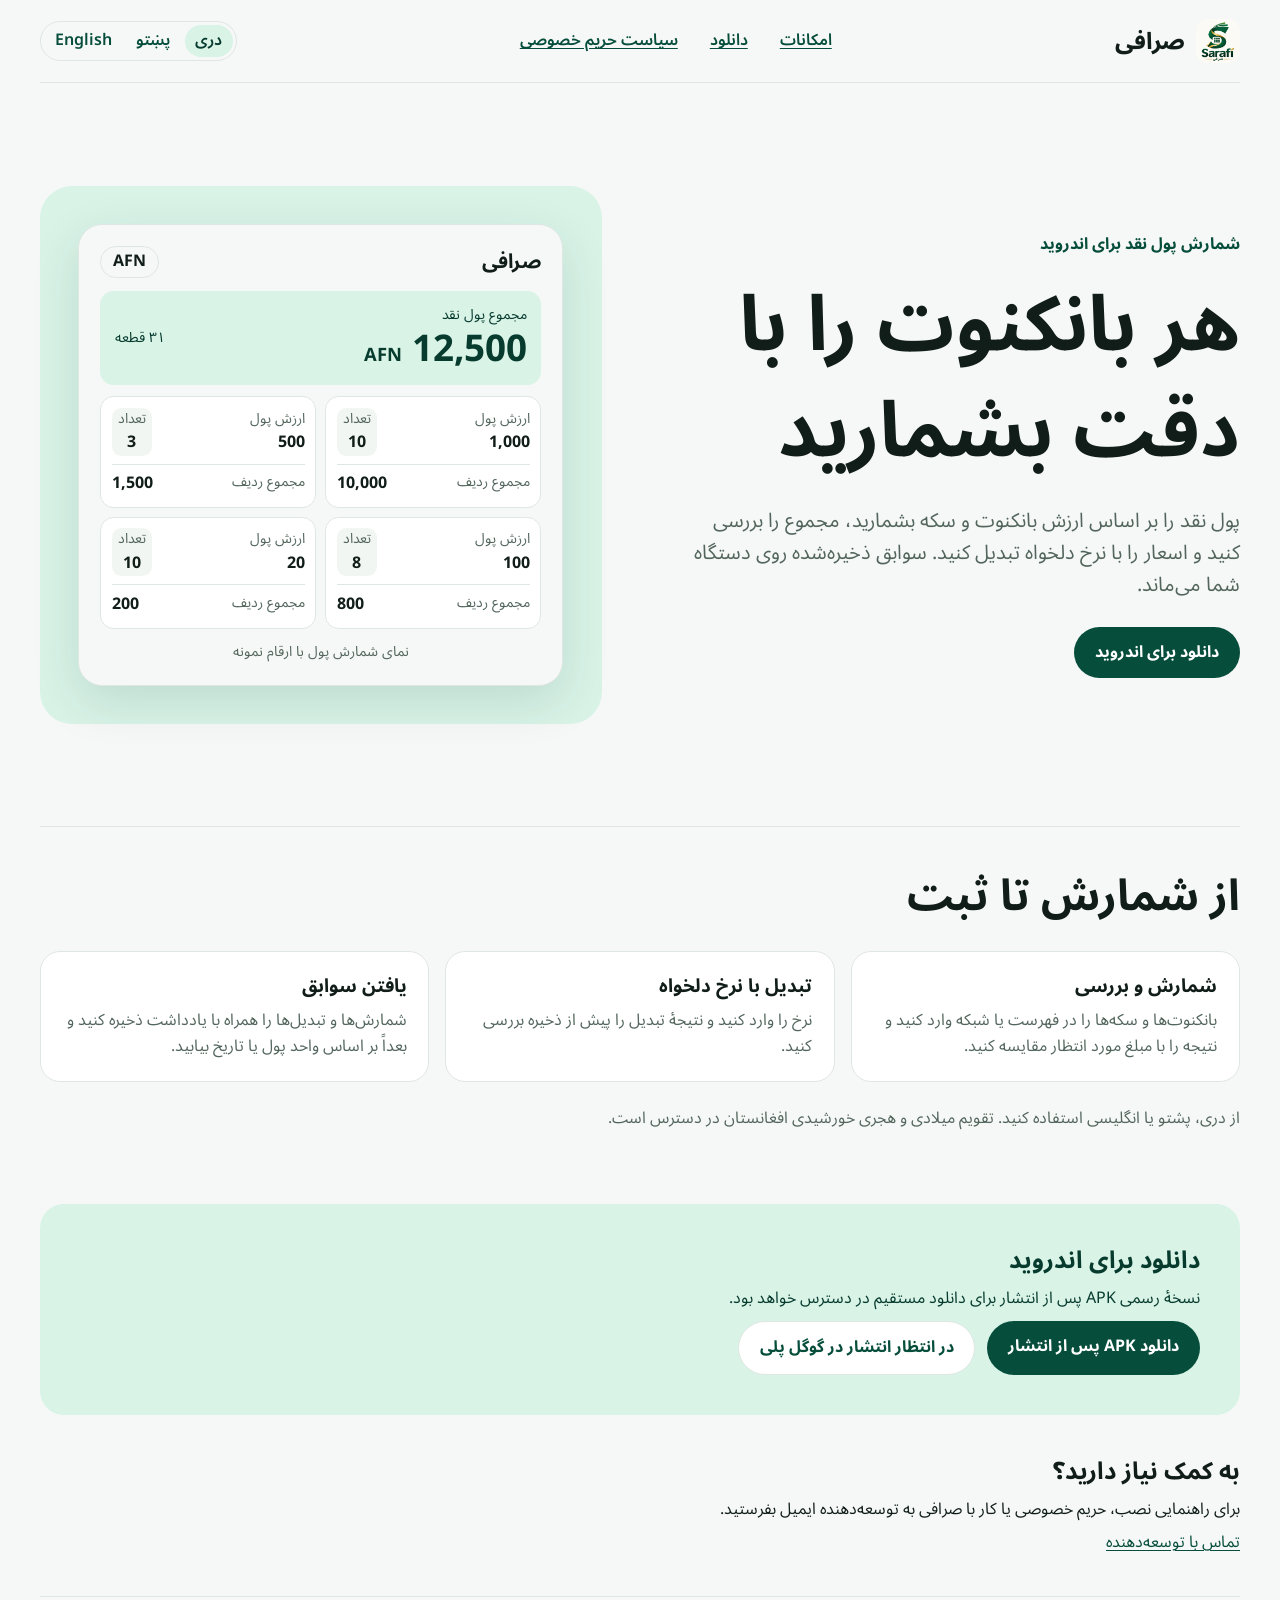
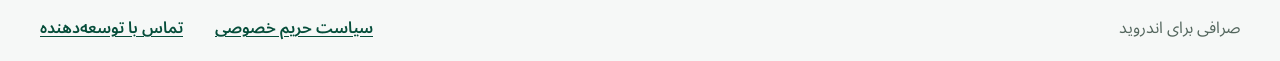
==== index.html @ b4a43307 "feat(web): publish Sarafi landing and privacy pages" ====
<!doctype html>
<html lang="fa-AF" dir="rtl">
<head>
  <meta charset="utf-8">
  <meta name="viewport" content="width=device-width, initial-scale=1">
  <meta name="description" content="پول نقد را بر اساس ارزش بانکنوت و سکه بشمارید، مجموع را بررسی کنید و اسعار را با نرخ دلخواه تبدیل کنید. سوابق ذخیره‌شده روی دستگاه شما می‌ماند.">
  <title>صرافی | شمارش پول نقد برای اندروید</title>
  <link rel="icon" href="assets/sarafi.png">
  <link rel="stylesheet" href="styles.css">
</head>
<body>
  <header class="wrap topbar">
    <a class="brand" href="./"><img src="assets/sarafi.png" width="44" height="44" alt=""><span>صرافی</span></a>
    <nav aria-label="صفحه اصلی"><a href="#features">امکانات</a><a href="#download">دانلود</a><a href="privacy/">سیاست حریم خصوصی</a></nav>
    <nav class="language-nav" aria-label="Language"><a href="./" lang="fa-AF" aria-current="page">دری</a><a href="ps/" lang="ps-AF">پښتو</a><a href="en/" lang="en">English</a></nav>
  </header>
  <main class="wrap">
    <section class="hero" aria-labelledby="intro">
      <div class="intro">
        <p class="platform">شمارش پول نقد برای اندروید</p>
        <h1 id="intro">هر بانکنوت را با دقت بشمارید</h1>
        <p class="lede">پول نقد را بر اساس ارزش بانکنوت و سکه بشمارید، مجموع را بررسی کنید و اسعار را با نرخ دلخواه تبدیل کنید. سوابق ذخیره‌شده روی دستگاه شما می‌ماند.</p>
        <a class="pill" href="#download">دانلود برای اندروید</a>
      </div>
      <div class="preview">
        <figure class="counter">
          <div class="counter-header"><strong>صرافی</strong><bdi class="currency">AFN</bdi></div>
          <div class="total"><div><span>مجموع پول نقد</span><strong><bdi>12,500</bdi> <small><bdi>AFN</bdi></small></strong></div><span>۳۱ قطعه</span></div>
          <div class="cards">
            <div class="note"><div><span>ارزش پول</span><strong><bdi>1,000</bdi></strong></div><div class="quantity"><span>تعداد</span><strong><bdi>10</bdi></strong></div><div class="subtotal"><span>مجموع ردیف</span><strong><bdi>10,000</bdi></strong></div></div>
            <div class="note"><div><span>ارزش پول</span><strong><bdi>500</bdi></strong></div><div class="quantity"><span>تعداد</span><strong><bdi>3</bdi></strong></div><div class="subtotal"><span>مجموع ردیف</span><strong><bdi>1,500</bdi></strong></div></div>
            <div class="note"><div><span>ارزش پول</span><strong><bdi>100</bdi></strong></div><div class="quantity"><span>تعداد</span><strong><bdi>8</bdi></strong></div><div class="subtotal"><span>مجموع ردیف</span><strong><bdi>800</bdi></strong></div></div>
            <div class="note"><div><span>ارزش پول</span><strong><bdi>20</bdi></strong></div><div class="quantity"><span>تعداد</span><strong><bdi>10</bdi></strong></div><div class="subtotal"><span>مجموع ردیف</span><strong><bdi>200</bdi></strong></div></div>
          </div>
          <figcaption>نمای شمارش پول با ارقام نمونه</figcaption>
        </figure>
      </div>
    </section>
    <section class="features" id="features" aria-labelledby="features-title">
      <h2 id="features-title">از شمارش تا ثبت</h2>
      <div class="feature-grid">
        <article><h3>شمارش و بررسی</h3><p>بانکنوت‌ها و سکه‌ها را در فهرست یا شبکه وارد کنید و نتیجه را با مبلغ مورد انتظار مقایسه کنید.</p></article>
        <article><h3>تبدیل با نرخ دلخواه</h3><p>نرخ را وارد کنید و نتیجهٔ تبدیل را پیش از ذخیره بررسی کنید.</p></article>
        <article><h3>یافتن سوابق</h3><p>شمارش‌ها و تبدیل‌ها را همراه با یادداشت ذخیره کنید و بعداً بر اساس واحد پول یا تاریخ بیابید.</p></article>
      </div>
      <p class="languages">از دری، پشتو یا انگلیسی استفاده کنید. تقویم میلادی و هجری خورشیدی افغانستان در دسترس است.</p>
    </section>
    <section class="download" id="download" aria-labelledby="download-title">
      <h2 id="download-title">دانلود برای اندروید</h2>
      <p>نسخهٔ رسمی APK پس از انتشار برای دانلود مستقیم در دسترس خواهد بود.</p>
      <div class="download-links">
        <a class="pill" href="https://github.com/YaserZarifi/Sarafi/releases">دانلود APK پس از انتشار</a>
        <a class="pill secondary" href="https://play.google.com/store/apps/details?id=com.yaserzarifi.sarafi.ads">در انتظار انتشار در گوگل پلی</a>
      </div>
    </section>
    <section class="support" aria-labelledby="support-title">
      <h2 id="support-title">به کمک نیاز دارید؟</h2>
      <p>برای راهنمایی نصب، حریم خصوصی یا کار با صرافی به توسعه‌دهنده ایمیل بفرستید.</p>
      <a href="mailto:yaserzarifi87@gmail.com">تماس با توسعه‌دهنده</a>
    </section>
  </main>
  <footer class="wrap footer"><span>صرافی برای اندروید</span><nav aria-label="تماس با توسعه‌دهنده"><a href="privacy/">سیاست حریم خصوصی</a><a href="mailto:yaserzarifi87@gmail.com">تماس با توسعه‌دهنده</a></nav></footer>
</body>
</html>
---- styles.css ----
@font-face {
  font-family: Inter;
  src: url("assets/inter.ttf") format("truetype");
  font-weight: 100 900;
  font-display: swap;
}

@font-face {
  font-family: "Noto Sans Arabic";
  src: url("assets/noto-sans-arabic.ttf") format("truetype");
  font-weight: 100 900;
  font-display: swap;
}

:root {
  color-scheme: light dark;
  --bg: #f6f8f7;
  --surface: #fff;
  --ink: #111d18;
  --muted: #53665d;
  --line: #dfe7e2;
  --accent: #064e3b;
  --on-accent: #fff;
  --mint: #d9f3e7;
  --mint-ink: #063b2e;
  --field: #f1f6f3;
  font-family: Inter, system-ui, sans-serif;
}

@media (prefers-color-scheme: dark) {
  :root {
    --bg: #101413;
    --surface: #1b2220;
    --ink: #edf4ef;
    --muted: #a8bab0;
    --line: #35423c;
    --accent: #6de0af;
    --on-accent: #003825;
    --mint: #183f30;
    --mint-ink: #b7f5d7;
    --field: #26332e;
  }
}

* { box-sizing: border-box; }
body { margin: 0; color: var(--ink); background: var(--bg); line-height: 1.6; }
[dir="rtl"] { font-family: "Noto Sans Arabic", Inter, system-ui, sans-serif; }
a { color: var(--accent); text-underline-offset: .2em; }
a:focus-visible { outline: 2px solid var(--accent); outline-offset: 5px; }
img { display: block; }
h1, h2, h3, p, figure { margin: 0; }
h1, h2, h3 { line-height: 1.14; letter-spacing: -.045em; }
.wrap { width: min(100% - 2.5rem, 75rem); margin-inline: auto; }
.topbar, .footer { display: flex; align-items: center; justify-content: space-between; gap: 1rem; flex-wrap: wrap; padding-block: 1.2rem; }
.topbar { border-bottom: 1px solid var(--line); }
.brand { display: inline-flex; align-items: center; gap: .7rem; font-size: 1.45rem; font-weight: 750; color: var(--ink); text-decoration: none; }
.brand img { border-radius: .75rem; background: #fcfaf5; object-fit: contain; }
nav { display: flex; align-items: center; gap: clamp(.8rem, 3vw, 2rem); flex-wrap: wrap; }
nav a { font-weight: 600; }
.hero { display: grid; grid-template-columns: 1fr 1fr; gap: clamp(2rem, 6vw, 6rem); align-items: center; padding-block: clamp(3rem, 8vw, 7rem); }
.platform { color: var(--accent); font-weight: 700; margin-bottom: 1rem; }
.intro h1 { font-size: clamp(2.6rem, 6vw, 5.4rem); letter-spacing: -.075em; }
[dir="rtl"] :is(h1, h2, h3) { letter-spacing: normal; line-height: 1.38; }
.lede { color: var(--muted); font-size: clamp(1.05rem, 2vw, 1.25rem); margin-top: 1.25rem; }
.pill, .currency { border-radius: 1000px; font-weight: 700; }
.pill { display: inline-block; text-decoration: none; margin-top: 1.6rem; padding: .8rem 1.3rem; background: var(--accent); color: var(--on-accent); }
.pill:hover { filter: brightness(.88); }
.preview { padding: clamp(.85rem, 3vw, 2.6rem); border-radius: 2rem; background: var(--mint); }
.counter { border: 1px solid var(--line); border-radius: 1.5rem; padding: clamp(.8rem, 2vw, 1.3rem); background: var(--bg); box-shadow: 0 1rem 3rem #063b2e20; font-variant-numeric: tabular-nums; }
.counter-header, .total { display: flex; align-items: center; justify-content: space-between; gap: .55rem; }
.counter-header { margin-bottom: .8rem; }
.counter-header strong { font-size: 1.25rem; }
.counter-header strong span { margin-inline-start: .4rem; color: var(--muted); }
.currency { padding: .15rem .75rem; border: 1px solid var(--line); }
.total { padding: .8rem .9rem; border-radius: .85rem; background: var(--mint); color: var(--mint-ink); }
.total strong { display: block; line-height: 1.25; font-size: clamp(1.5rem, 4vw, 2.3rem); }
.total small { font-size: .5em; }
.cards { margin-top: .7rem; display: grid; grid-template-columns: repeat(2, minmax(0, 1fr)); gap: .55rem; }
.note { display: grid; grid-template-columns: 1fr auto; gap: .5rem; padding: .65rem; border: 1px solid var(--line); border-radius: .85rem; background: var(--surface); }
.note span, .total span { display: block; font-size: .875rem; }
.note span, figcaption { color: var(--muted); }
.note strong { display: block; }
.quantity { border-radius: .6rem; padding-inline: .4rem; background: var(--field); text-align: center; }
.subtotal { grid-column: 1 / -1; padding-top: .4rem; border-top: 1px solid var(--line); display: flex; justify-content: space-between; gap: .35rem; }
figcaption { margin-top: .8rem; text-align: center; font-size: .875rem; }
.features { padding-block: 2.5rem 4.5rem; border-top: 1px solid var(--line); }
.features h2 { font-size: clamp(1.8rem, 4vw, 2.7rem); }
.feature-grid { display: grid; grid-template-columns: repeat(3, minmax(0, 1fr)); gap: 1rem; margin-block: 1.5rem; }
.feature-grid article { border: 1px solid var(--line); border-radius: 1.25rem; background: var(--surface); padding: 1.35rem; }
.feature-grid p { margin-top: .55rem; color: var(--muted); }
.languages, .footer { color: var(--muted); }
.language-nav { gap: .25rem; border: 1px solid var(--line); border-radius: 2rem; padding: .2rem; }
.language-nav a { padding: .2rem .65rem; border-radius: 2rem; text-decoration: none; }
.language-nav a[aria-current="page"] { background: var(--mint); color: var(--mint-ink); }
.language-nav a[lang="fa-AF"], .language-nav a[lang="ps-AF"] { font-family: "Noto Sans Arabic", sans-serif; }
.download { padding: clamp(1.25rem, 4vw, 2.5rem); border-radius: 1.5rem; background: var(--mint); color: var(--mint-ink); }
.download p, .support p { margin-top: .6rem; }
.download-links { display: flex; flex-wrap: wrap; gap: .75rem; }
.download-links .pill { margin-top: .6rem; }
.download-links .secondary { background: var(--surface); color: var(--accent); border: 1px solid var(--line); }
.support { padding-block: 2.5rem; }
.support a { display: inline-block; margin-top: .45rem; }
.footer { border-top: 1px solid var(--line); }
.policy { padding-block: clamp(2.5rem, 7vw, 5rem); }
.policy article { max-width: 47rem; margin-inline: auto; }
.policy h1 { font-size: clamp(2.4rem, 6vw, 4.4rem); }
.policy section { margin-top: 2.3rem; padding-top: 1.5rem; border-top: 1px solid var(--line); }
.policy section p { margin-top: .7rem; overflow-wrap: anywhere; }
@media (max-width: 60rem) {
  .hero { grid-template-columns: 1fr; }
  .preview { max-width: 36rem; }
  .feature-grid { grid-template-columns: 1fr; }
}
@media (max-width: 26rem) {
  .wrap { width: calc(100% - 1.5rem); }
  .preview { padding: .55rem; }
  .counter { padding: .65rem; }
  .note { padding: .45rem; grid-template-columns: 1fr; }
  .quantity { text-align: start; }
  .subtotal { flex-wrap: wrap; }
}
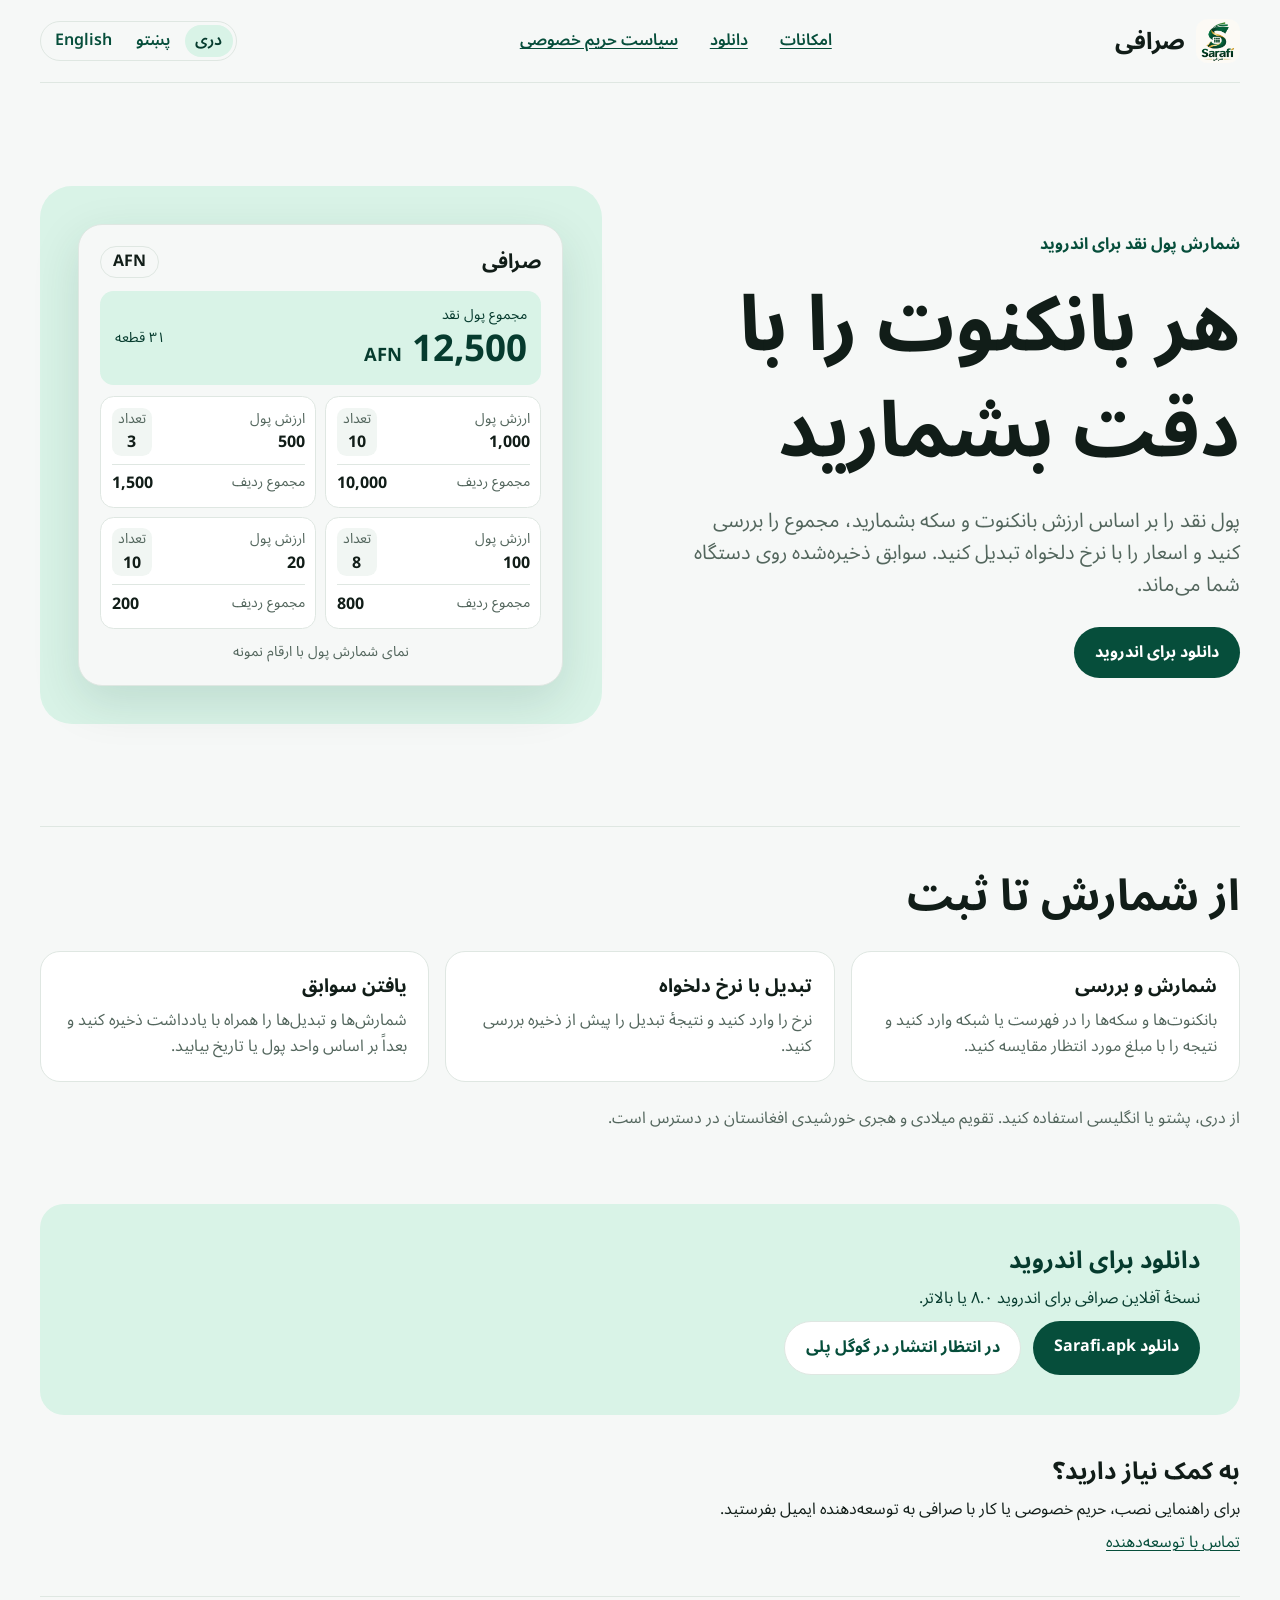
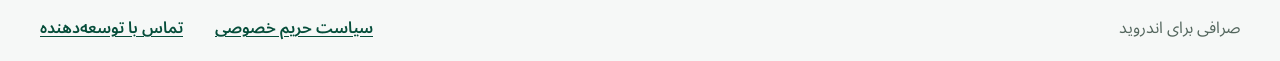
==== commit 12477e67: "feat(web): add direct Sarafi APK download" ====
--- a/index.html
+++ b/index.html
@@ -47,9 +47,9 @@
     </section>
     <section class="download" id="download" aria-labelledby="download-title">
       <h2 id="download-title">دانلود برای اندروید</h2>
-      <p>نسخهٔ رسمی APK پس از انتشار برای دانلود مستقیم در دسترس خواهد بود.</p>
+      <p>نسخهٔ آفلاین صرافی برای اندروید ۸.۰ یا بالاتر.</p>
       <div class="download-links">
-        <a class="pill" href="https://github.com/YaserZarifi/Sarafi/releases">دانلود APK پس از انتشار</a>
+        <a class="pill" href="https://github.com/YaserZarifi/Sarafi/releases/download/v1.0.0/Sarafi.apk">دانلود Sarafi.apk</a>
         <a class="pill secondary" href="https://play.google.com/store/apps/details?id=com.yaserzarifi.sarafi.ads">در انتظار انتشار در گوگل پلی</a>
       </div>
     </section>
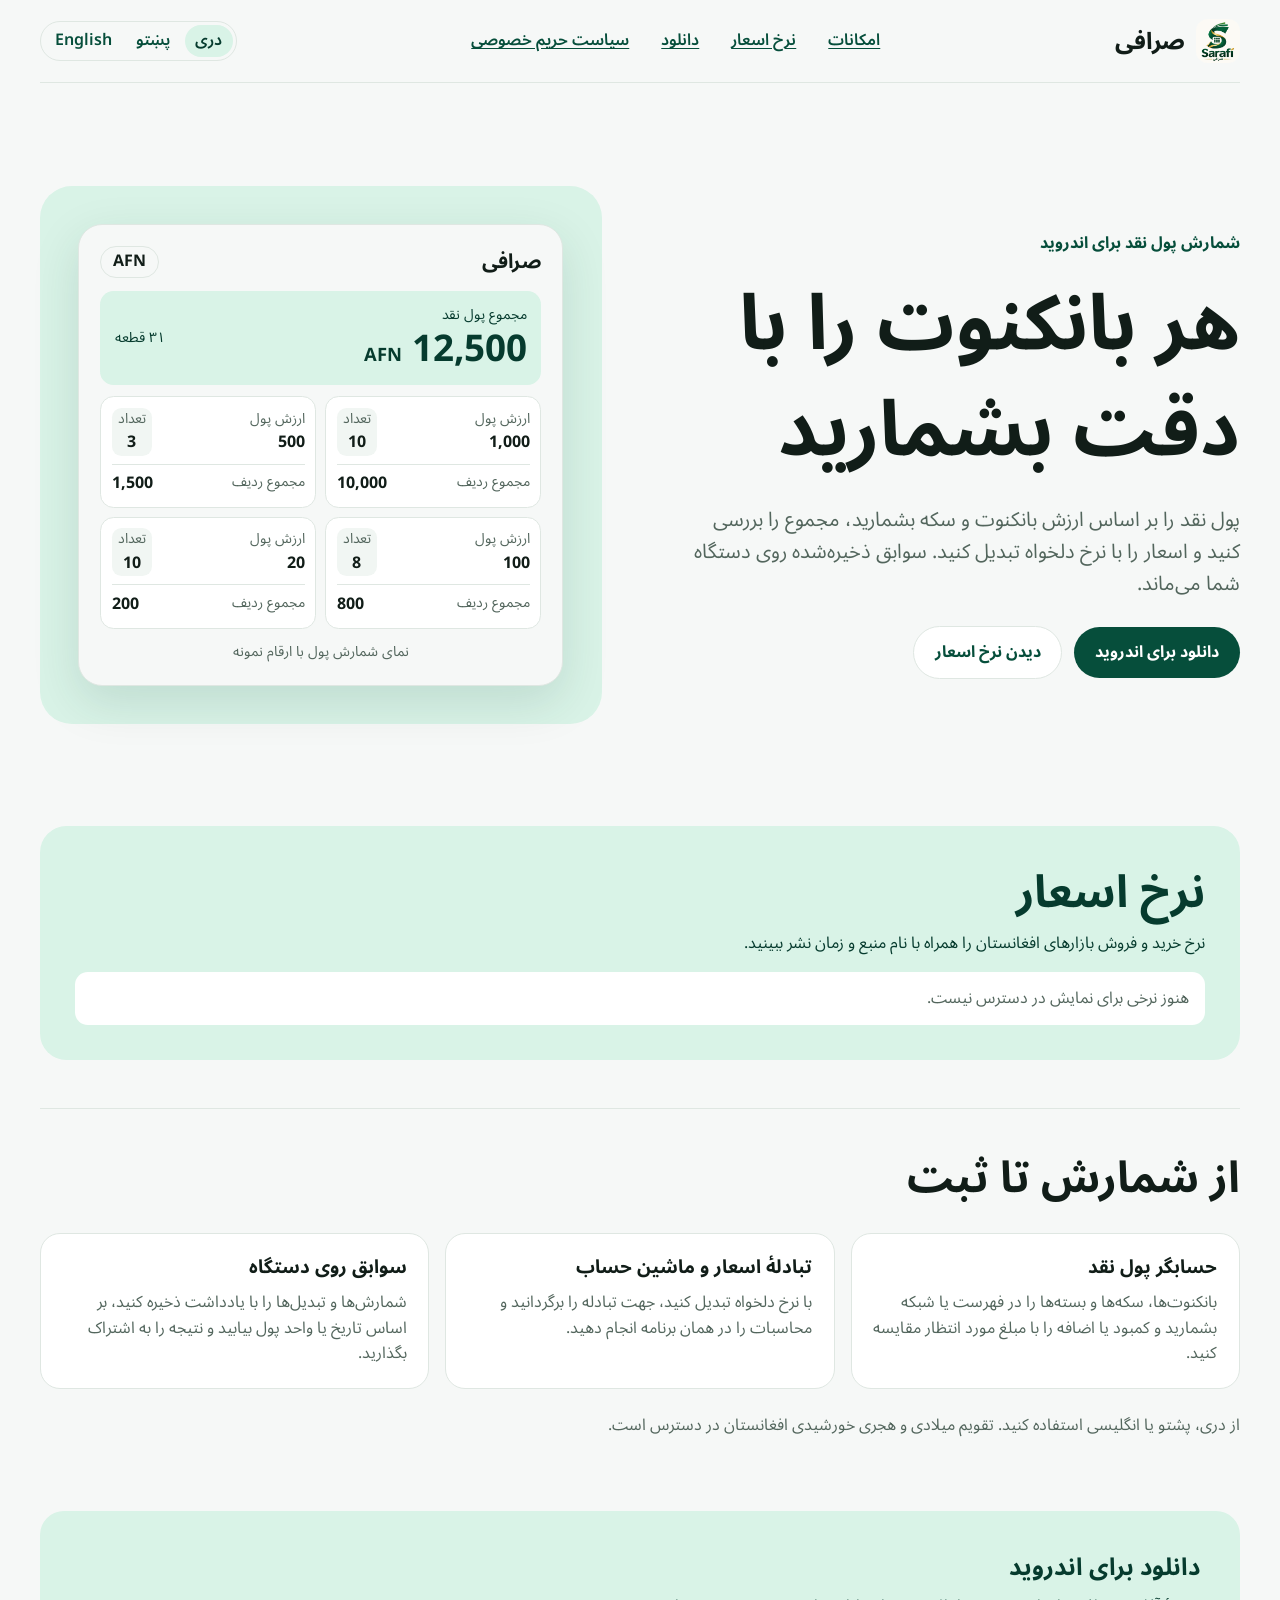
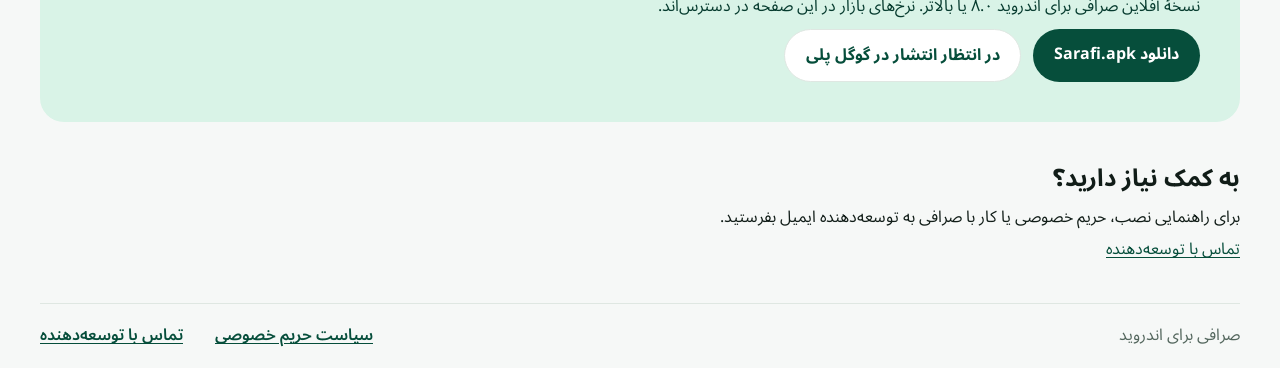
==== commit 133a3090: "feat(web): show Sarafi market rates and app features" ====
--- a/index.html
+++ b/index.html
@@ -7,11 +7,12 @@
   <title>صرافی | شمارش پول نقد برای اندروید</title>
   <link rel="icon" href="assets/sarafi.png">
   <link rel="stylesheet" href="styles.css">
+  <script type="module" src="rates.js"></script>
 </head>
 <body>
   <header class="wrap topbar">
     <a class="brand" href="./"><img src="assets/sarafi.png" width="44" height="44" alt=""><span>صرافی</span></a>
-    <nav aria-label="صفحه اصلی"><a href="#features">امکانات</a><a href="#download">دانلود</a><a href="privacy/">سیاست حریم خصوصی</a></nav>
+    <nav aria-label="صفحه اصلی"><a href="#features">امکانات</a><a href="#rates">نرخ اسعار</a><a href="#download">دانلود</a><a href="privacy/">سیاست حریم خصوصی</a></nav>
     <nav class="language-nav" aria-label="Language"><a href="./" lang="fa-AF" aria-current="page">دری</a><a href="ps/" lang="ps-AF">پښتو</a><a href="en/" lang="en">English</a></nav>
   </header>
   <main class="wrap">
@@ -20,7 +21,7 @@
         <p class="platform">شمارش پول نقد برای اندروید</p>
         <h1 id="intro">هر بانکنوت را با دقت بشمارید</h1>
         <p class="lede">پول نقد را بر اساس ارزش بانکنوت و سکه بشمارید، مجموع را بررسی کنید و اسعار را با نرخ دلخواه تبدیل کنید. سوابق ذخیره‌شده روی دستگاه شما می‌ماند.</p>
-        <a class="pill" href="#download">دانلود برای اندروید</a>
+        <div class="hero-actions"><a class="pill" href="#download">دانلود برای اندروید</a><a class="pill secondary" href="#rates">دیدن نرخ اسعار</a></div>
       </div>
       <div class="preview">
         <figure class="counter">
@@ -36,18 +37,26 @@
         </figure>
       </div>
     </section>
+    <section class="market-rates" id="rates" aria-labelledby="rates-title" data-feed="rates/production.json">
+      <div class="rates-header">
+        <div><h2 id="rates-title">نرخ اسعار</h2><p>نرخ خرید و فروش بازارهای افغانستان را همراه با نام منبع و زمان نشر ببینید.</p></div>
+        <label class="rates-filter" hidden>بازار<select data-market></select></label>
+      </div>
+      <p class="rates-status" data-status role="status">هنوز نرخی برای نمایش در دسترس نیست.</p>
+      <div class="rates-grid" data-quotes></div>
+    </section>
     <section class="features" id="features" aria-labelledby="features-title">
       <h2 id="features-title">از شمارش تا ثبت</h2>
       <div class="feature-grid">
-        <article><h3>شمارش و بررسی</h3><p>بانکنوت‌ها و سکه‌ها را در فهرست یا شبکه وارد کنید و نتیجه را با مبلغ مورد انتظار مقایسه کنید.</p></article>
-        <article><h3>تبدیل با نرخ دلخواه</h3><p>نرخ را وارد کنید و نتیجهٔ تبدیل را پیش از ذخیره بررسی کنید.</p></article>
-        <article><h3>یافتن سوابق</h3><p>شمارش‌ها و تبدیل‌ها را همراه با یادداشت ذخیره کنید و بعداً بر اساس واحد پول یا تاریخ بیابید.</p></article>
+        <article><h3>حسابگر پول نقد</h3><p>بانکنوت‌ها، سکه‌ها و بسته‌ها را در فهرست یا شبکه بشمارید و کمبود یا اضافه را با مبلغ مورد انتظار مقایسه کنید.</p></article>
+        <article><h3>تبادلهٔ اسعار و ماشین حساب</h3><p>با نرخ دلخواه تبدیل کنید، جهت تبادله را برگردانید و محاسبات را در همان برنامه انجام دهید.</p></article>
+        <article><h3>سوابق روی دستگاه</h3><p>شمارش‌ها و تبدیل‌ها را با یادداشت ذخیره کنید، بر اساس تاریخ یا واحد پول بیابید و نتیجه را به اشتراک بگذارید.</p></article>
       </div>
       <p class="languages">از دری، پشتو یا انگلیسی استفاده کنید. تقویم میلادی و هجری خورشیدی افغانستان در دسترس است.</p>
     </section>
     <section class="download" id="download" aria-labelledby="download-title">
       <h2 id="download-title">دانلود برای اندروید</h2>
-      <p>نسخهٔ آفلاین صرافی برای اندروید ۸.۰ یا بالاتر.</p>
+      <p>نسخهٔ آفلاین صرافی برای اندروید ۸.۰ یا بالاتر. نرخ‌های بازار در این صفحه در دسترس‌اند.</p>
       <div class="download-links">
         <a class="pill" href="https://github.com/YaserZarifi/Sarafi/releases/download/v1.0.0/Sarafi.apk">دانلود Sarafi.apk</a>
         <a class="pill secondary" href="https://play.google.com/store/apps/details?id=com.yaserzarifi.sarafi.ads">در انتظار انتشار در گوگل پلی</a>
--- a/styles.css
+++ b/styles.css
@@ -65,6 +65,8 @@
 .pill, .currency { border-radius: 1000px; font-weight: 700; }
 .pill { display: inline-block; text-decoration: none; margin-top: 1.6rem; padding: .8rem 1.3rem; background: var(--accent); color: var(--on-accent); }
 .pill:hover { filter: brightness(.88); }
+.hero-actions { display: flex; flex-wrap: wrap; align-items: center; gap: 0 .75rem; }
+.hero-actions .secondary { background: var(--surface); color: var(--accent); border: 1px solid var(--line); }
 .preview { padding: clamp(.85rem, 3vw, 2.6rem); border-radius: 2rem; background: var(--mint); }
 .counter { border: 1px solid var(--line); border-radius: 1.5rem; padding: clamp(.8rem, 2vw, 1.3rem); background: var(--bg); box-shadow: 0 1rem 3rem #063b2e20; font-variant-numeric: tabular-nums; }
 .counter-header, .total { display: flex; align-items: center; justify-content: space-between; gap: .55rem; }
@@ -84,6 +86,24 @@
 .subtotal { grid-column: 1 / -1; padding-top: .4rem; border-top: 1px solid var(--line); display: flex; justify-content: space-between; gap: .35rem; }
 figcaption { margin-top: .8rem; text-align: center; font-size: .875rem; }
 .features { padding-block: 2.5rem 4.5rem; border-top: 1px solid var(--line); }
+.market-rates { padding: clamp(1.1rem, 3vw, 2.2rem); margin-block-end: 3rem; border-radius: 1.65rem; background: var(--mint); color: var(--mint-ink); }
+.rates-header { display: flex; align-items: end; justify-content: space-between; flex-wrap: wrap; gap: 1rem; }
+.rates-header h2 { font-size: clamp(1.8rem, 4vw, 2.8rem); }
+.rates-header p { margin-top: .45rem; }
+.rates-filter { display: grid; gap: .25rem; font-weight: 600; }
+.rates-filter[hidden] { display: none; }
+.rates-filter select { font: inherit; color: var(--ink); background: var(--surface); border: 1px solid var(--line); border-radius: .6rem; padding: .45rem .75rem; }
+.rates-status { margin-top: 1rem; padding: .85rem 1rem; border-radius: .8rem; background: var(--surface); color: var(--muted); }
+.rates-grid { display: grid; grid-template-columns: repeat(auto-fit, minmax(min(100%, 15.5rem), 1fr)); gap: .75rem; }
+.rates-grid:not(:empty) { margin-top: 1.2rem; }
+.rate-card { min-width: 0; padding: 1rem; border-radius: 1rem; border: 1px solid var(--line); background: var(--surface); color: var(--ink); }
+.rate-card h3 { letter-spacing: normal; margin-block: .25rem; }
+.rate-market, .rate-unit, .rate-meta { color: var(--muted); font-size: .85rem; }
+.rate-prices { margin-block: .75rem; display: grid; grid-template-columns: 1fr 1fr; gap: .5rem; }
+.rate-prices div { padding: .55rem .65rem; border-radius: .65rem; background: var(--field); min-width: 0; }
+.rate-prices dt { color: var(--muted); font-size: .85rem; }
+.rate-prices dd { margin: 0; font-weight: 750; font-size: 1.1rem; font-variant-numeric: tabular-nums; overflow-wrap: anywhere; }
+.rate-meta { display: flex; justify-content: space-between; gap: .4rem .75rem; flex-wrap: wrap; align-items: baseline; }
 .features h2 { font-size: clamp(1.8rem, 4vw, 2.7rem); }
 .feature-grid { display: grid; grid-template-columns: repeat(3, minmax(0, 1fr)); gap: 1rem; margin-block: 1.5rem; }
 .feature-grid article { border: 1px solid var(--line); border-radius: 1.25rem; background: var(--surface); padding: 1.35rem; }
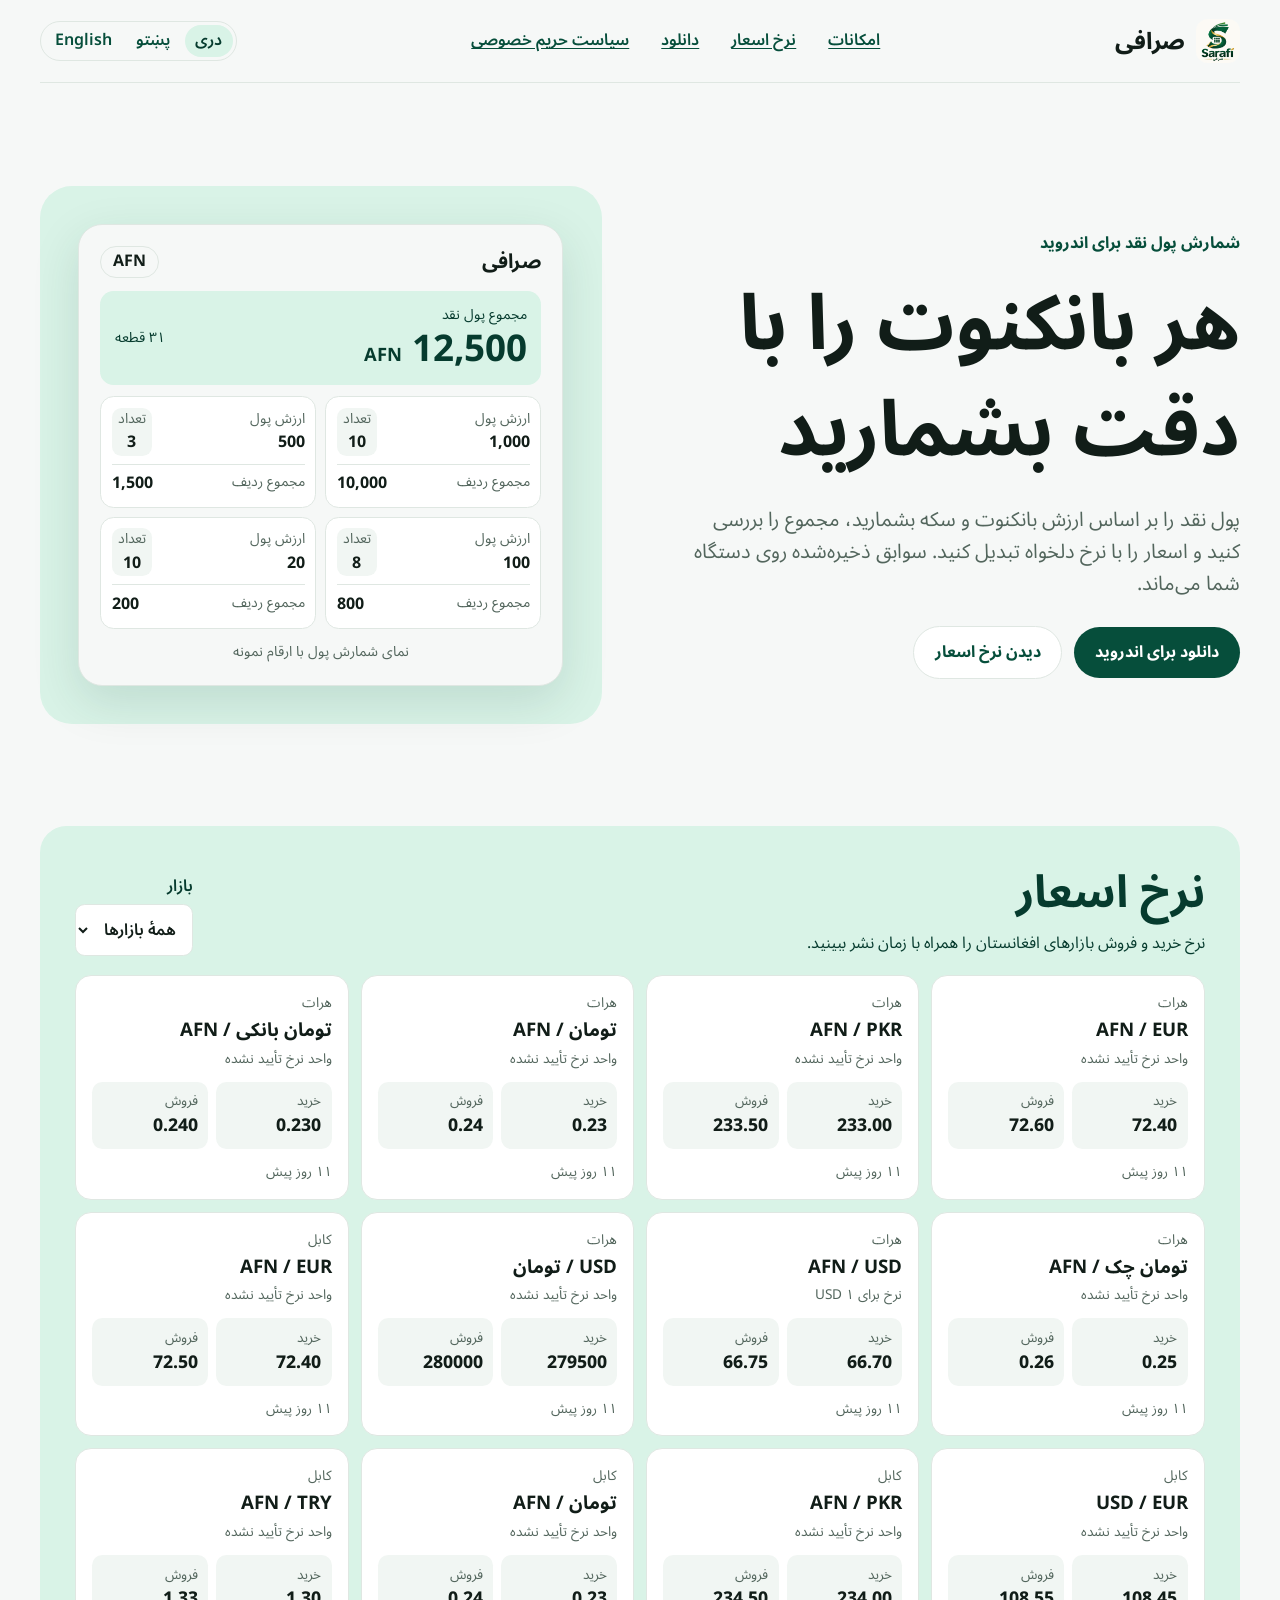
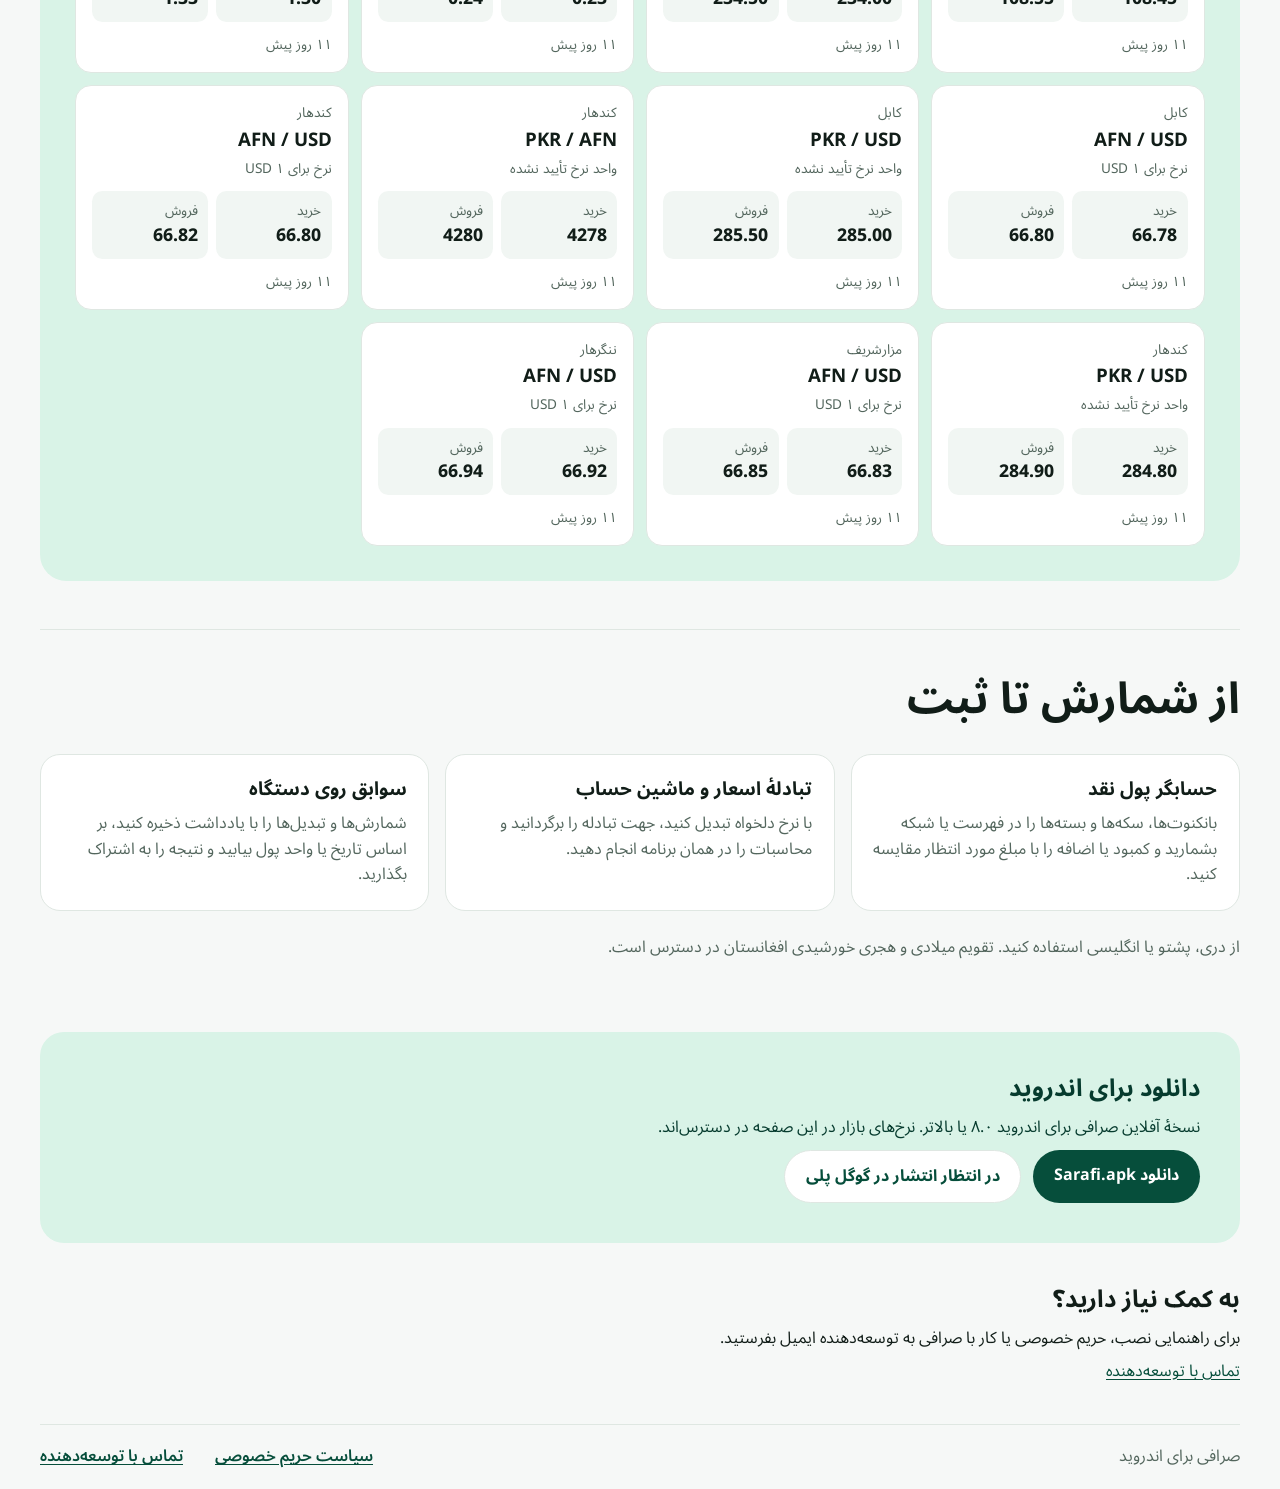
==== commit 7bec1f26: "fix(web): omit source labels from market quotes" ====
--- a/index.html
+++ b/index.html
@@ -39,7 +39,7 @@
     </section>
     <section class="market-rates" id="rates" aria-labelledby="rates-title" data-feed="rates/production.json">
       <div class="rates-header">
-        <div><h2 id="rates-title">نرخ اسعار</h2><p>نرخ خرید و فروش بازارهای افغانستان را همراه با نام منبع و زمان نشر ببینید.</p></div>
+        <div><h2 id="rates-title">نرخ اسعار</h2><p>نرخ خرید و فروش بازارهای افغانستان را همراه با زمان نشر ببینید.</p></div>
         <label class="rates-filter" hidden>بازار<select data-market></select></label>
       </div>
       <p class="rates-status" data-status role="status">هنوز نرخی برای نمایش در دسترس نیست.</p>
--- a/styles.css
+++ b/styles.css
@@ -98,12 +98,12 @@
 .rates-grid:not(:empty) { margin-top: 1.2rem; }
 .rate-card { min-width: 0; padding: 1rem; border-radius: 1rem; border: 1px solid var(--line); background: var(--surface); color: var(--ink); }
 .rate-card h3 { letter-spacing: normal; margin-block: .25rem; }
-.rate-market, .rate-unit, .rate-meta { color: var(--muted); font-size: .85rem; }
+.rate-market, .rate-unit, .rate-time { color: var(--muted); font-size: .85rem; }
 .rate-prices { margin-block: .75rem; display: grid; grid-template-columns: 1fr 1fr; gap: .5rem; }
 .rate-prices div { padding: .55rem .65rem; border-radius: .65rem; background: var(--field); min-width: 0; }
 .rate-prices dt { color: var(--muted); font-size: .85rem; }
 .rate-prices dd { margin: 0; font-weight: 750; font-size: 1.1rem; font-variant-numeric: tabular-nums; overflow-wrap: anywhere; }
-.rate-meta { display: flex; justify-content: space-between; gap: .4rem .75rem; flex-wrap: wrap; align-items: baseline; }
+.rate-time { display: block; }
 .features h2 { font-size: clamp(1.8rem, 4vw, 2.7rem); }
 .feature-grid { display: grid; grid-template-columns: repeat(3, minmax(0, 1fr)); gap: 1rem; margin-block: 1.5rem; }
 .feature-grid article { border: 1px solid var(--line); border-radius: 1.25rem; background: var(--surface); padding: 1.35rem; }
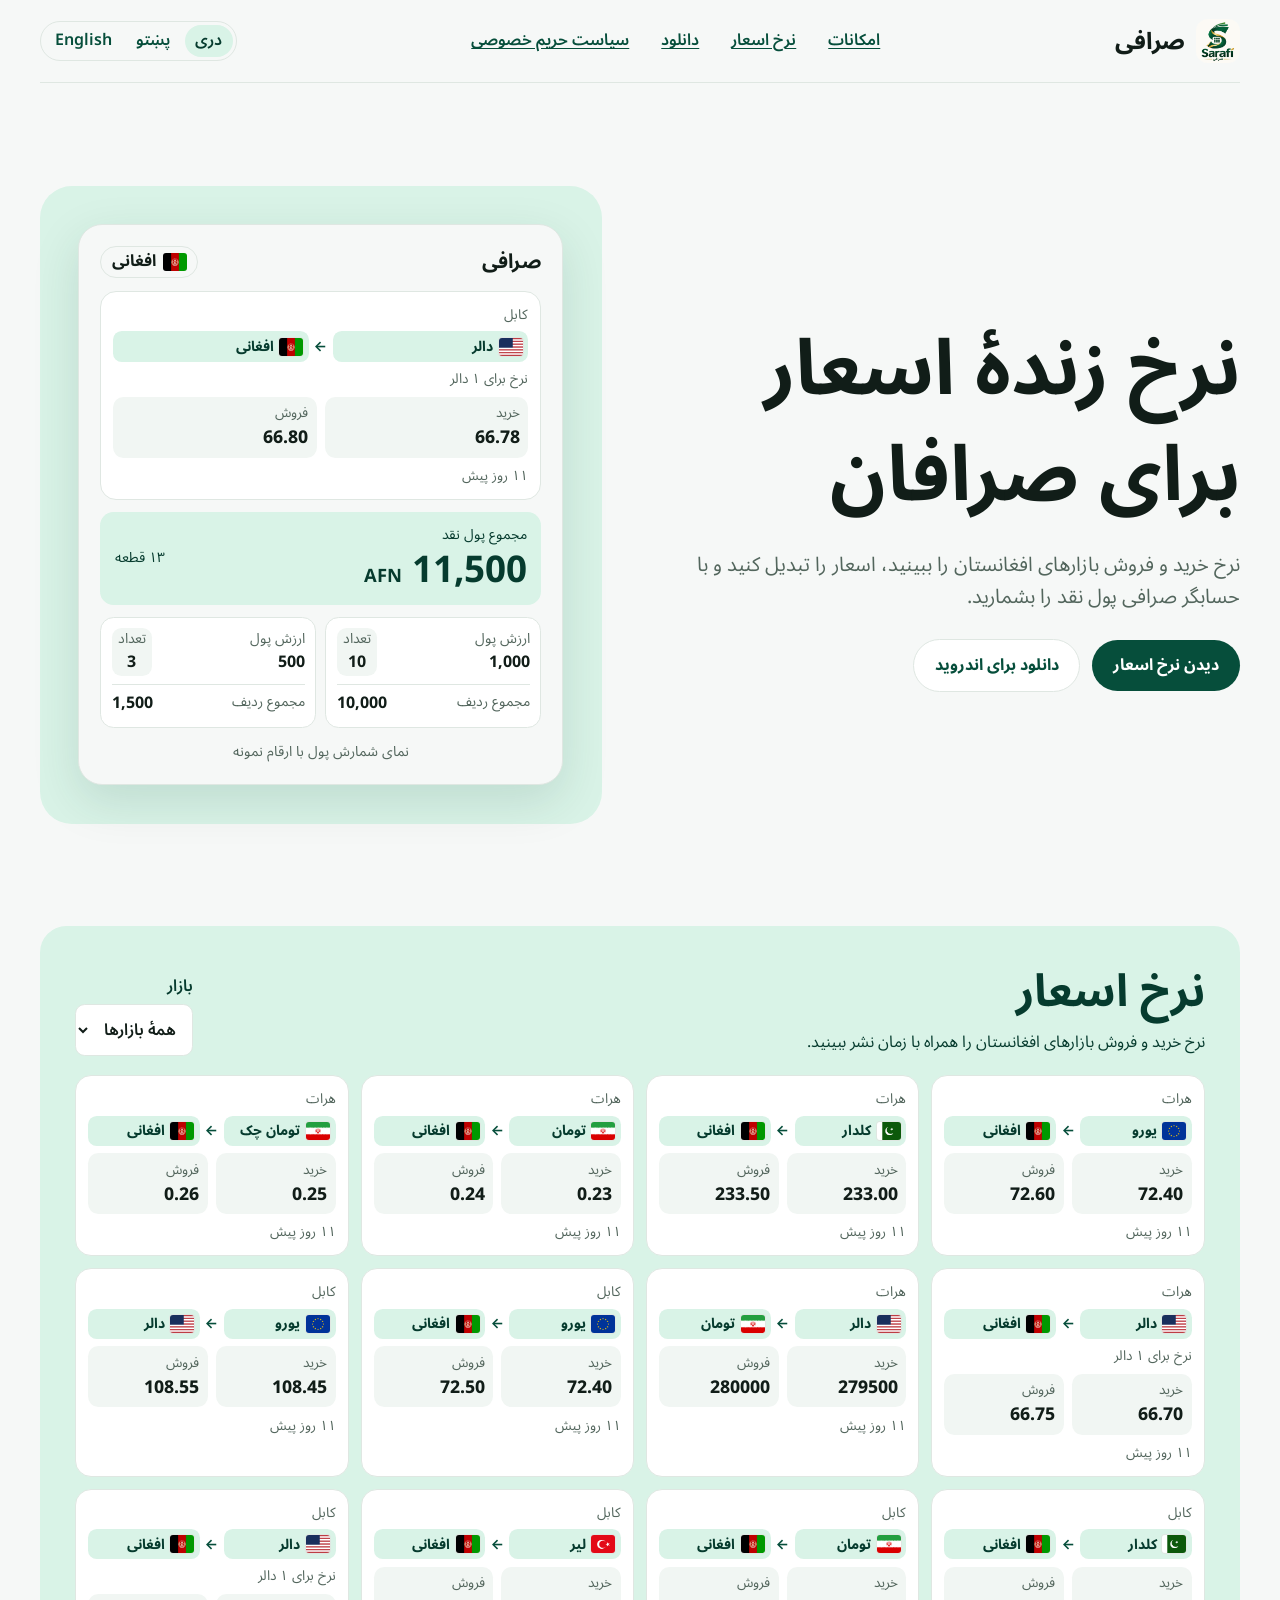
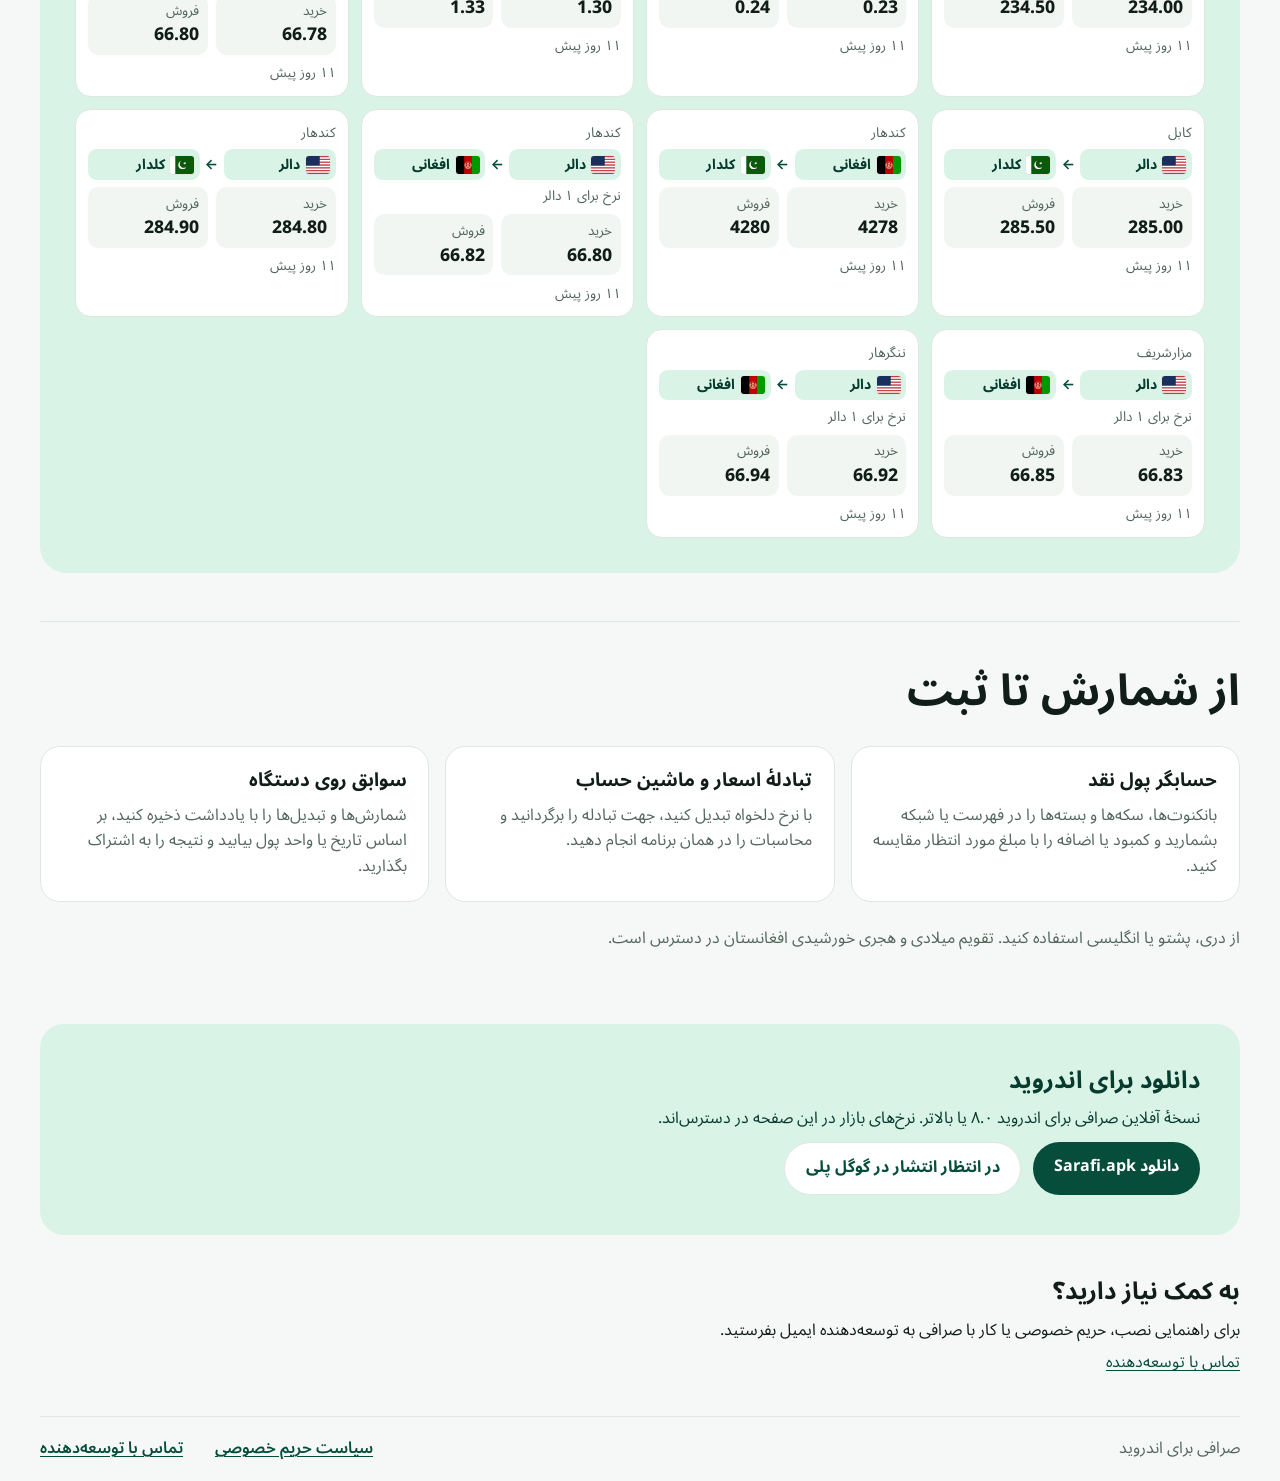
==== commit 42754903: "feat: publish the live rates landing page and feed schedule" ====
--- a/index.html
+++ b/index.html
@@ -3,8 +3,8 @@
 <head>
   <meta charset="utf-8">
   <meta name="viewport" content="width=device-width, initial-scale=1">
-  <meta name="description" content="پول نقد را بر اساس ارزش بانکنوت و سکه بشمارید، مجموع را بررسی کنید و اسعار را با نرخ دلخواه تبدیل کنید. سوابق ذخیره‌شده روی دستگاه شما می‌ماند.">
-  <title>صرافی | شمارش پول نقد برای اندروید</title>
+  <meta name="description" content="نرخ خرید و فروش بازارهای افغانستان را ببینید، اسعار را تبدیل کنید و با حسابگر صرافی پول نقد را بشمارید.">
+  <title>صرافی | نرخ زندهٔ اسعار و حسابگر پول</title>
   <link rel="icon" href="assets/sarafi.png">
   <link rel="stylesheet" href="styles.css">
   <script type="module" src="rates.js"></script>
@@ -18,20 +18,18 @@
   <main class="wrap">
     <section class="hero" aria-labelledby="intro">
       <div class="intro">
-        <p class="platform">شمارش پول نقد برای اندروید</p>
-        <h1 id="intro">هر بانکنوت را با دقت بشمارید</h1>
-        <p class="lede">پول نقد را بر اساس ارزش بانکنوت و سکه بشمارید، مجموع را بررسی کنید و اسعار را با نرخ دلخواه تبدیل کنید. سوابق ذخیره‌شده روی دستگاه شما می‌ماند.</p>
-        <div class="hero-actions"><a class="pill" href="#download">دانلود برای اندروید</a><a class="pill secondary" href="#rates">دیدن نرخ اسعار</a></div>
+        <h1 id="intro">نرخ زندهٔ اسعار برای صرافان</h1>
+        <p class="lede">نرخ خرید و فروش بازارهای افغانستان را ببینید، اسعار را تبدیل کنید و با حسابگر صرافی پول نقد را بشمارید.</p>
+        <div class="hero-actions"><a class="pill" href="#rates">دیدن نرخ اسعار</a><a class="pill secondary" href="#download">دانلود برای اندروید</a></div>
       </div>
       <div class="preview">
         <figure class="counter">
-          <div class="counter-header"><strong>صرافی</strong><bdi class="currency">AFN</bdi></div>
-          <div class="total"><div><span>مجموع پول نقد</span><strong><bdi>12,500</bdi> <small><bdi>AFN</bdi></small></strong></div><span>۳۱ قطعه</span></div>
+          <div class="counter-header"><strong>صرافی</strong><span class="currency"><img src="assets/flags/af.png" width="24" height="18" alt=""><bdi>افغانی</bdi></span></div>
+          <div class="preview-rate" data-hero-quote hidden></div>
+          <div class="total"><div><span>مجموع پول نقد</span><strong><bdi>11,500</bdi> <small><bdi>AFN</bdi></small></strong></div><span>۱۳ قطعه</span></div>
           <div class="cards">
             <div class="note"><div><span>ارزش پول</span><strong><bdi>1,000</bdi></strong></div><div class="quantity"><span>تعداد</span><strong><bdi>10</bdi></strong></div><div class="subtotal"><span>مجموع ردیف</span><strong><bdi>10,000</bdi></strong></div></div>
             <div class="note"><div><span>ارزش پول</span><strong><bdi>500</bdi></strong></div><div class="quantity"><span>تعداد</span><strong><bdi>3</bdi></strong></div><div class="subtotal"><span>مجموع ردیف</span><strong><bdi>1,500</bdi></strong></div></div>
-            <div class="note"><div><span>ارزش پول</span><strong><bdi>100</bdi></strong></div><div class="quantity"><span>تعداد</span><strong><bdi>8</bdi></strong></div><div class="subtotal"><span>مجموع ردیف</span><strong><bdi>800</bdi></strong></div></div>
-            <div class="note"><div><span>ارزش پول</span><strong><bdi>20</bdi></strong></div><div class="quantity"><span>تعداد</span><strong><bdi>10</bdi></strong></div><div class="subtotal"><span>مجموع ردیف</span><strong><bdi>200</bdi></strong></div></div>
           </div>
           <figcaption>نمای شمارش پول با ارقام نمونه</figcaption>
         </figure>
--- a/styles.css
+++ b/styles.css
@@ -58,7 +58,6 @@
 nav { display: flex; align-items: center; gap: clamp(.8rem, 3vw, 2rem); flex-wrap: wrap; }
 nav a { font-weight: 600; }
 .hero { display: grid; grid-template-columns: 1fr 1fr; gap: clamp(2rem, 6vw, 6rem); align-items: center; padding-block: clamp(3rem, 8vw, 7rem); }
-.platform { color: var(--accent); font-weight: 700; margin-bottom: 1rem; }
 .intro h1 { font-size: clamp(2.6rem, 6vw, 5.4rem); letter-spacing: -.075em; }
 [dir="rtl"] :is(h1, h2, h3) { letter-spacing: normal; line-height: 1.38; }
 .lede { color: var(--muted); font-size: clamp(1.05rem, 2vw, 1.25rem); margin-top: 1.25rem; }
@@ -73,7 +72,9 @@
 .counter-header { margin-bottom: .8rem; }
 .counter-header strong { font-size: 1.25rem; }
 .counter-header strong span { margin-inline-start: .4rem; color: var(--muted); }
-.currency { padding: .15rem .75rem; border: 1px solid var(--line); }
+.currency { display: inline-flex; align-items: center; gap: .45rem; padding: .15rem .65rem; border: 1px solid var(--line); }
+.currency img { border-radius: 3px; }
+.preview-rate:not([hidden]) { margin-block-end: .75rem; }
 .total { padding: .8rem .9rem; border-radius: .85rem; background: var(--mint); color: var(--mint-ink); }
 .total strong { display: block; line-height: 1.25; font-size: clamp(1.5rem, 4vw, 2.3rem); }
 .total small { font-size: .5em; }
@@ -96,13 +97,30 @@
 .rates-status { margin-top: 1rem; padding: .85rem 1rem; border-radius: .8rem; background: var(--surface); color: var(--muted); }
 .rates-grid { display: grid; grid-template-columns: repeat(auto-fit, minmax(min(100%, 15.5rem), 1fr)); gap: .75rem; }
 .rates-grid:not(:empty) { margin-top: 1.2rem; }
-.rate-card { min-width: 0; padding: 1rem; border-radius: 1rem; border: 1px solid var(--line); background: var(--surface); color: var(--ink); }
-.rate-card h3 { letter-spacing: normal; margin-block: .25rem; }
+.rate-card { min-width: 0; padding: .75rem; border-radius: 1rem; border: 1px solid var(--line); background: var(--surface); color: var(--ink); }
+.rate-pair {
+  display: grid; grid-template-columns: minmax(0, 1fr) auto minmax(0, 1fr); align-items: stretch;
+  gap: .35rem; margin-block: .35rem; font-size: .875rem; line-height: 1.4; letter-spacing: normal;
+}
+.rate-currency {
+  display: flex; align-items: center; gap: .35rem; padding: .35rem; min-width: 0;
+  border-radius: .55rem; background: var(--mint); color: var(--mint-ink);
+}
+.rate-currency img { flex: none; display: block; border-radius: 3px; box-shadow: 0 0 0 1px var(--line); }
+.rate-currency bdi { min-width: 0; overflow-wrap: anywhere; }
+.rate-arrow { align-self: center; color: var(--accent); }
+.rate-arrow:dir(rtl) { transform: scaleX(-1); }
 .rate-market, .rate-unit, .rate-time { color: var(--muted); font-size: .85rem; }
-.rate-prices { margin-block: .75rem; display: grid; grid-template-columns: 1fr 1fr; gap: .5rem; }
-.rate-prices div { padding: .55rem .65rem; border-radius: .65rem; background: var(--field); min-width: 0; }
+.rate-prices { margin-block: .45rem; display: grid; grid-template-columns: repeat(2, minmax(0, 1fr)); gap: .5rem; }
+.rate-prices div { padding: .35rem .55rem; border-radius: .65rem; background: var(--field); min-width: 0; }
 .rate-prices dt { color: var(--muted); font-size: .85rem; }
-.rate-prices dd { margin: 0; font-weight: 750; font-size: 1.1rem; font-variant-numeric: tabular-nums; overflow-wrap: anywhere; }
+.rate-prices dd { display: flex; align-items: baseline; gap: .35rem; margin: 0; font-weight: 750; font-size: 1.1rem; font-variant-numeric: tabular-nums; overflow-wrap: anywhere; }
+.rate-trend { font-size: .95rem; }
+.rate-trend-up { color: var(--accent); }
+.rate-trend-down { color: #a12336; }
+@media (prefers-color-scheme: dark) {
+  .rate-trend-down { color: #ffa4b0; }
+}
 .rate-time { display: block; }
 .features h2 { font-size: clamp(1.8rem, 4vw, 2.7rem); }
 .feature-grid { display: grid; grid-template-columns: repeat(3, minmax(0, 1fr)); gap: 1rem; margin-block: 1.5rem; }
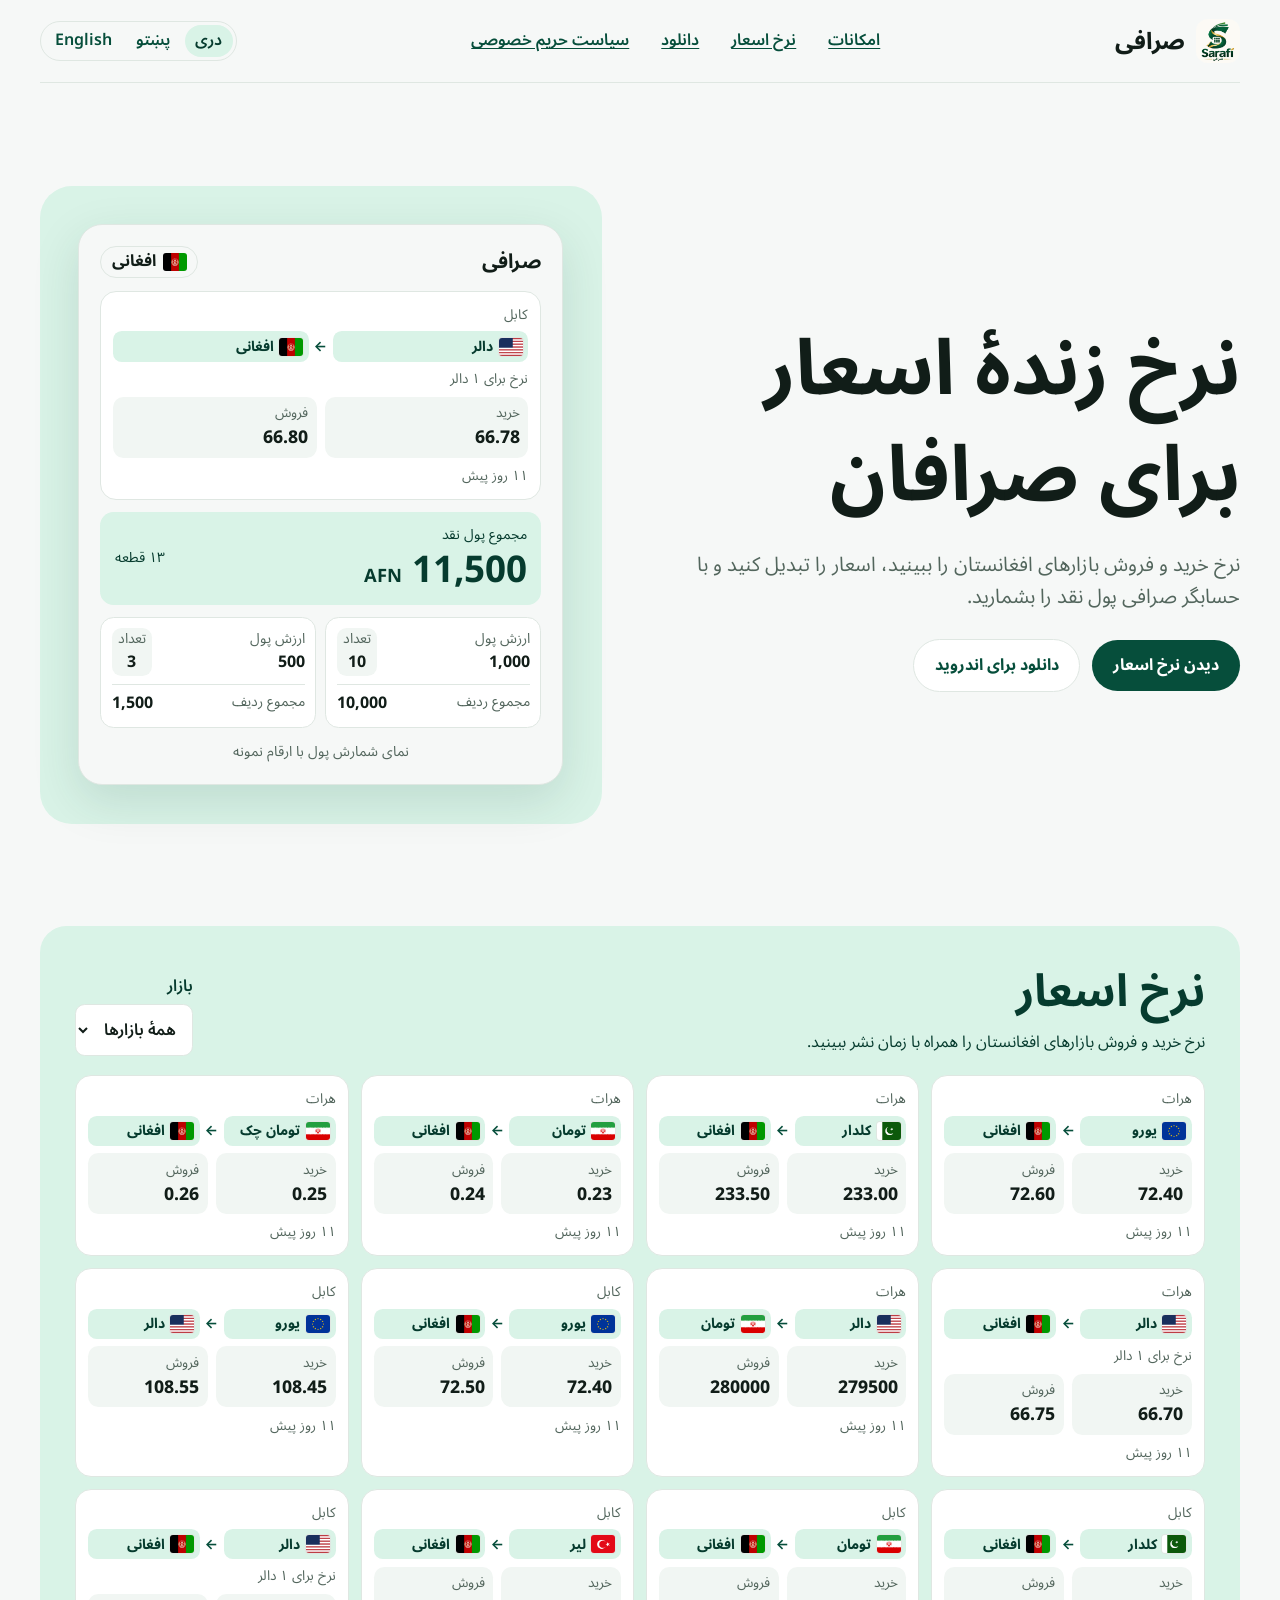
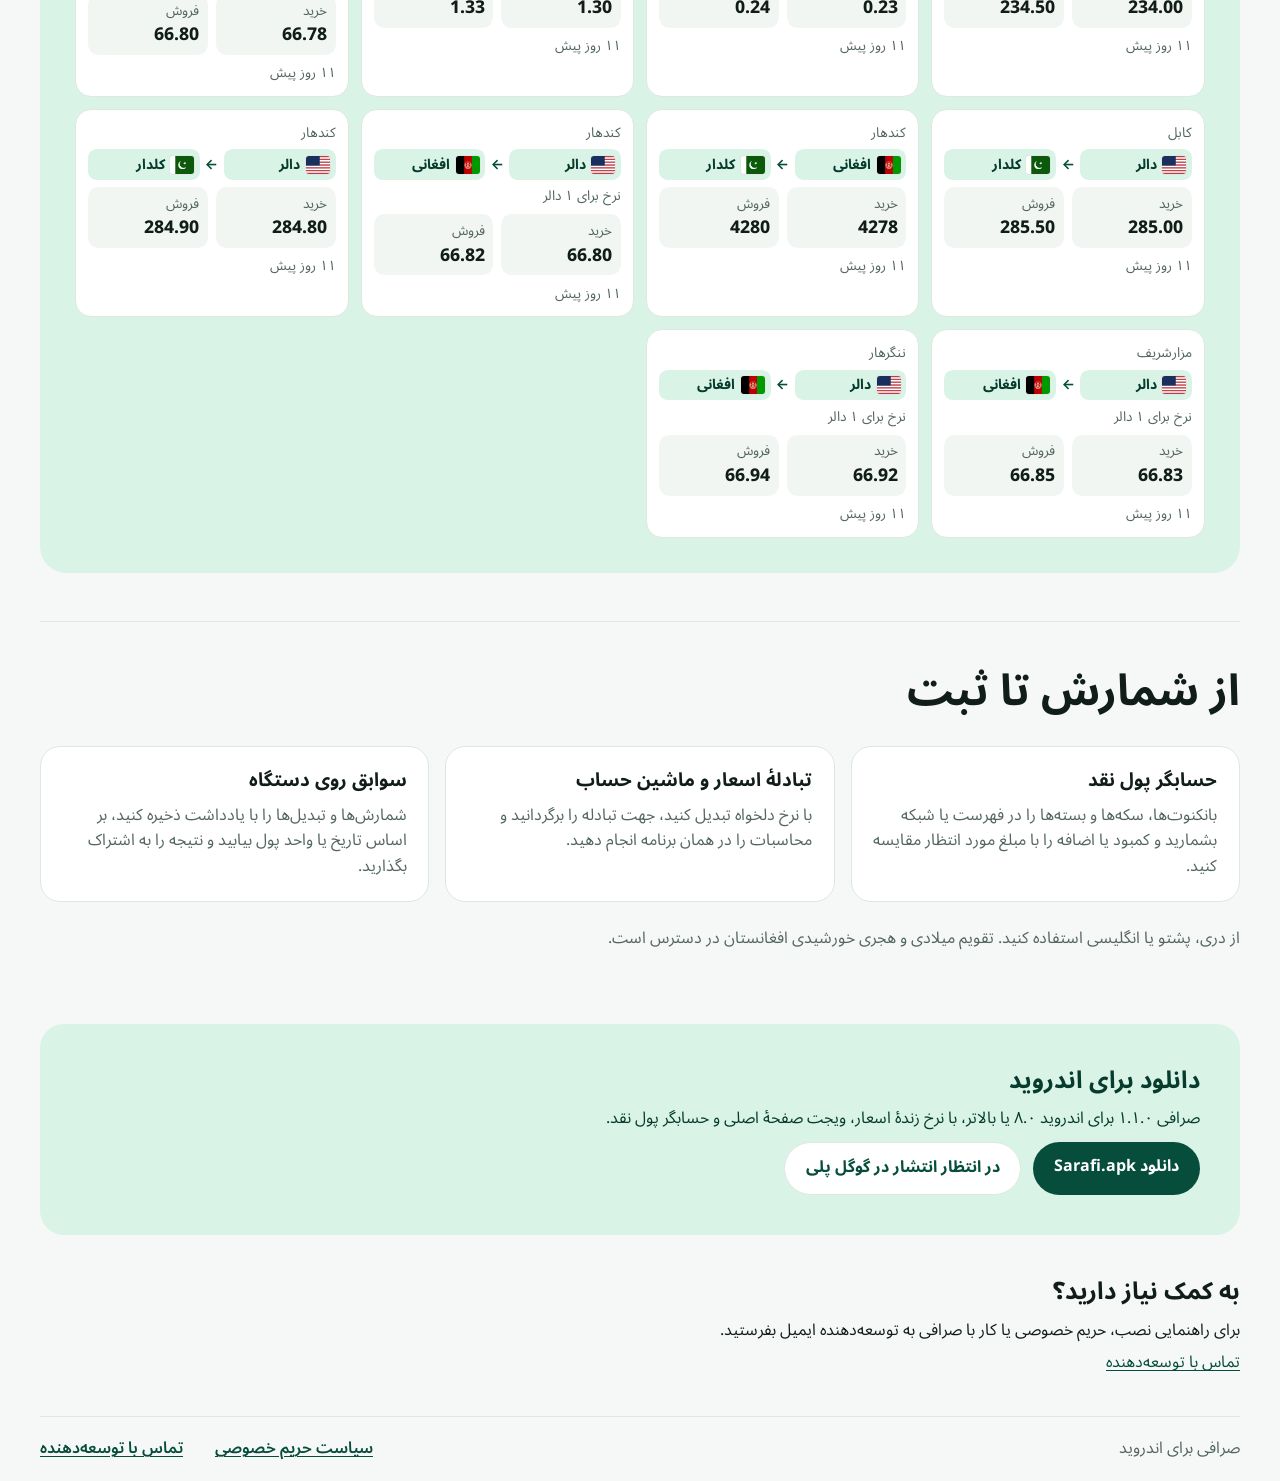
==== commit 7a26dc3a: "feat(web): prepare the Sarafi 1.1.0 download" ====
--- a/index.html
+++ b/index.html
@@ -54,9 +54,9 @@
     </section>
     <section class="download" id="download" aria-labelledby="download-title">
       <h2 id="download-title">دانلود برای اندروید</h2>
-      <p>نسخهٔ آفلاین صرافی برای اندروید ۸.۰ یا بالاتر. نرخ‌های بازار در این صفحه در دسترس‌اند.</p>
+      <p>صرافی ۱.۱.۰ برای اندروید ۸.۰ یا بالاتر، با نرخ زندهٔ اسعار، ویجت صفحهٔ اصلی و حسابگر پول نقد.</p>
       <div class="download-links">
-        <a class="pill" href="https://github.com/YaserZarifi/Sarafi/releases/download/v1.0.0/Sarafi.apk">دانلود Sarafi.apk</a>
+        <a class="pill" href="https://github.com/YaserZarifi/Sarafi/releases/download/v1.1.0/Sarafi.apk">دانلود Sarafi.apk</a>
         <a class="pill secondary" href="https://play.google.com/store/apps/details?id=com.yaserzarifi.sarafi.ads">در انتظار انتشار در گوگل پلی</a>
       </div>
     </section>
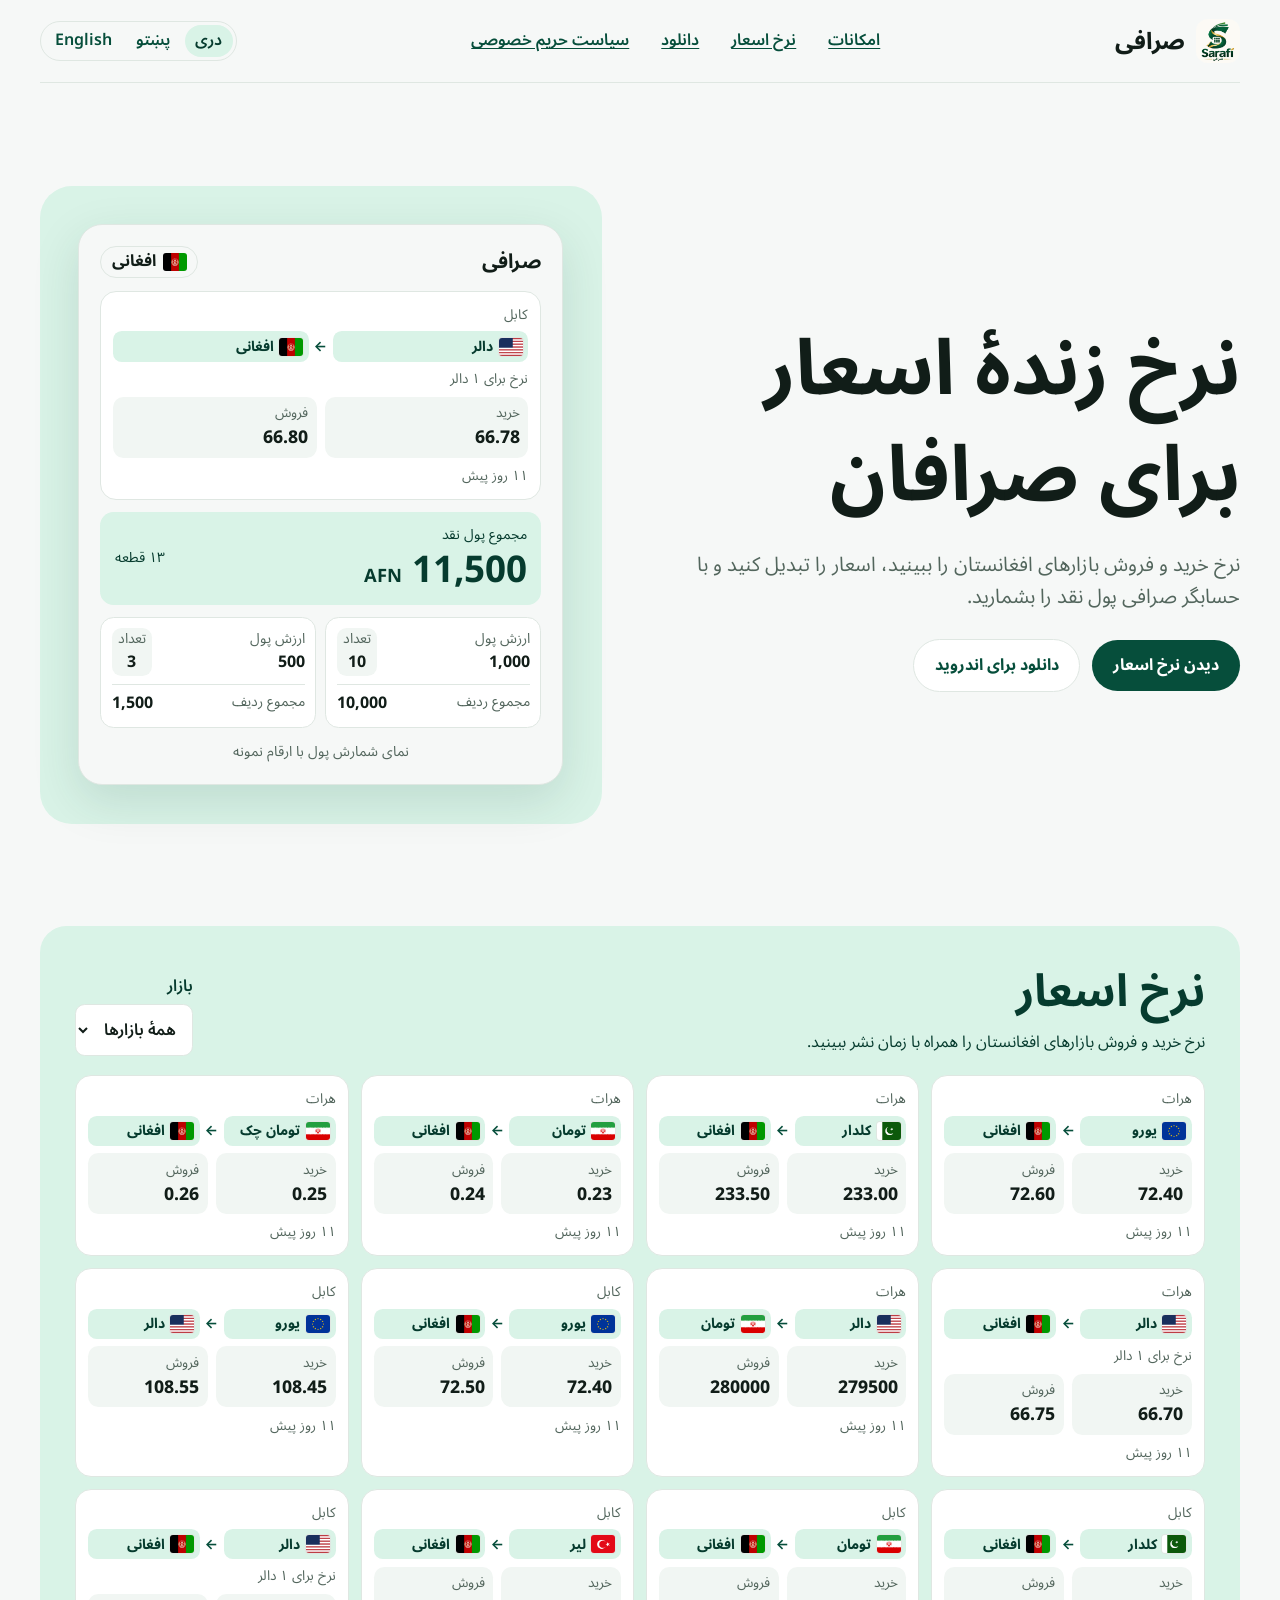
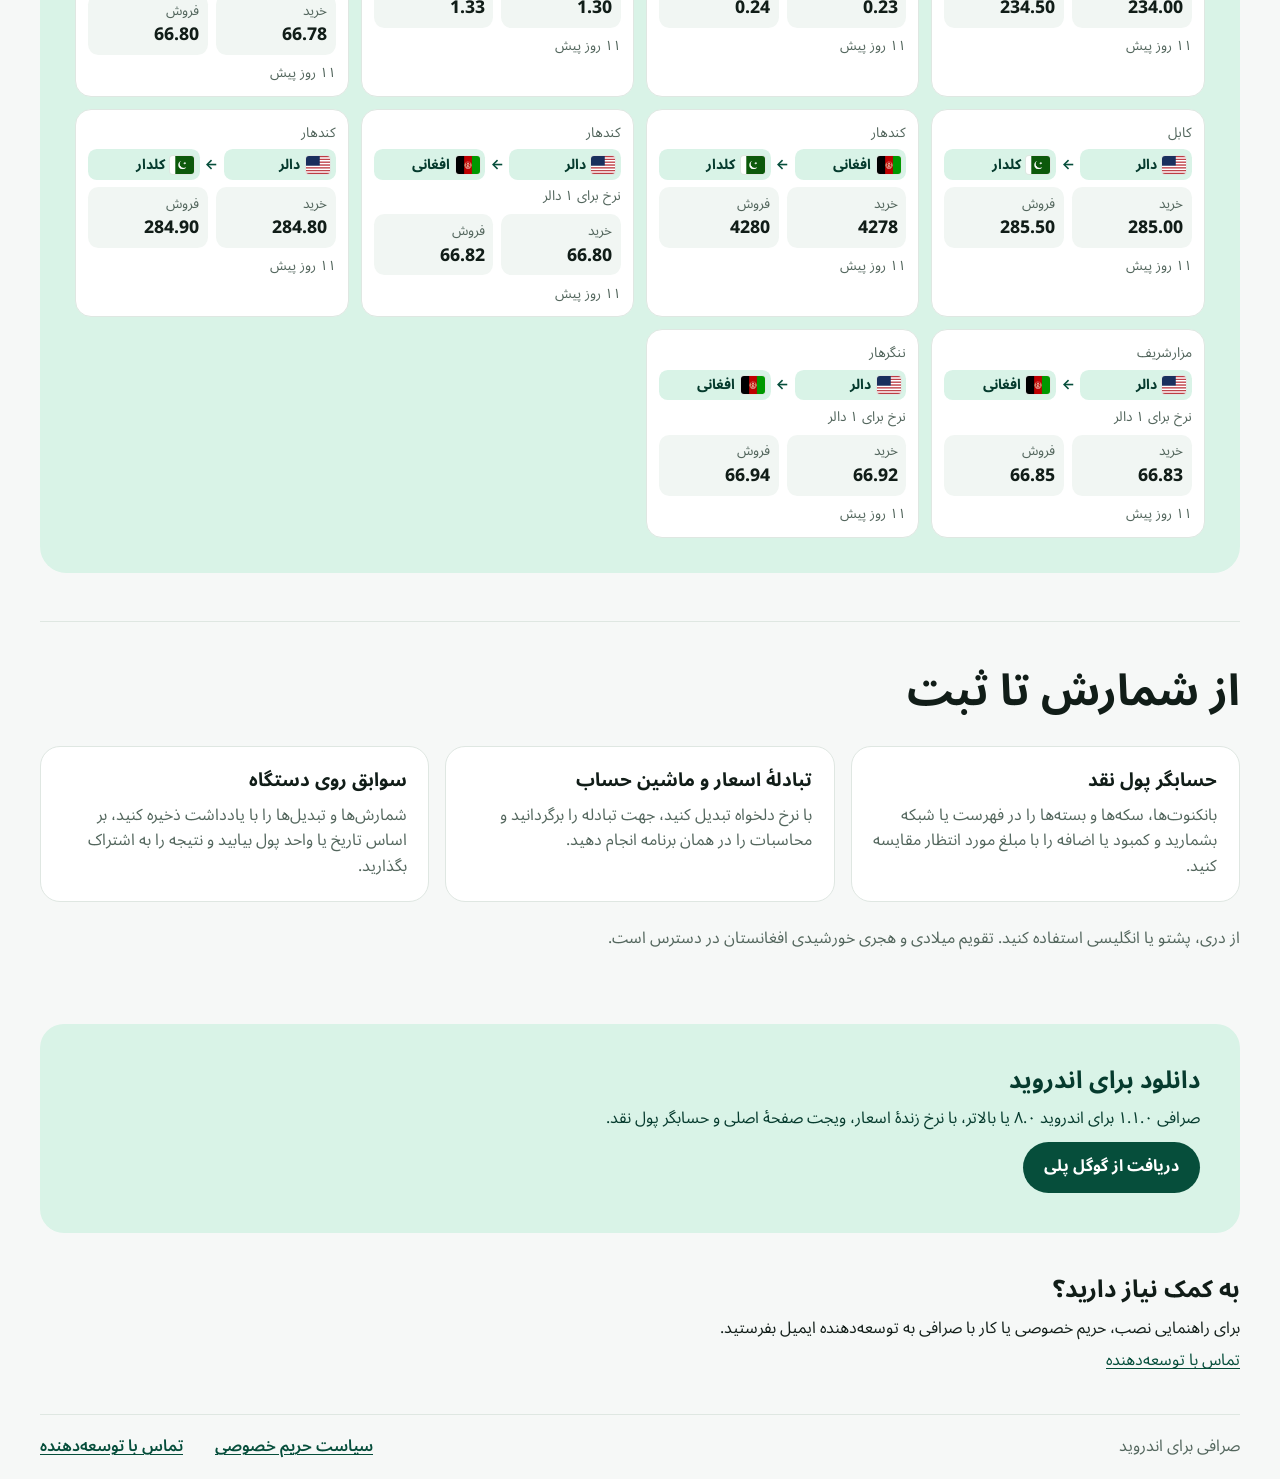
==== commit 566fa966: "fix(web): make Google Play the only download option" ====
--- a/index.html
+++ b/index.html
@@ -56,8 +56,7 @@
       <h2 id="download-title">دانلود برای اندروید</h2>
       <p>صرافی ۱.۱.۰ برای اندروید ۸.۰ یا بالاتر، با نرخ زندهٔ اسعار، ویجت صفحهٔ اصلی و حسابگر پول نقد.</p>
       <div class="download-links">
-        <a class="pill" href="https://github.com/YaserZarifi/Sarafi/releases/download/v1.1.0/Sarafi.apk">دانلود Sarafi.apk</a>
-        <a class="pill secondary" href="https://play.google.com/store/apps/details?id=com.yaserzarifi.sarafi.ads">در انتظار انتشار در گوگل پلی</a>
+        <a class="pill" href="https://play.google.com/store/apps/details?id=com.yaserzarifi.sarafi.ads">دریافت از گوگل پلی</a>
       </div>
     </section>
     <section class="support" aria-labelledby="support-title">
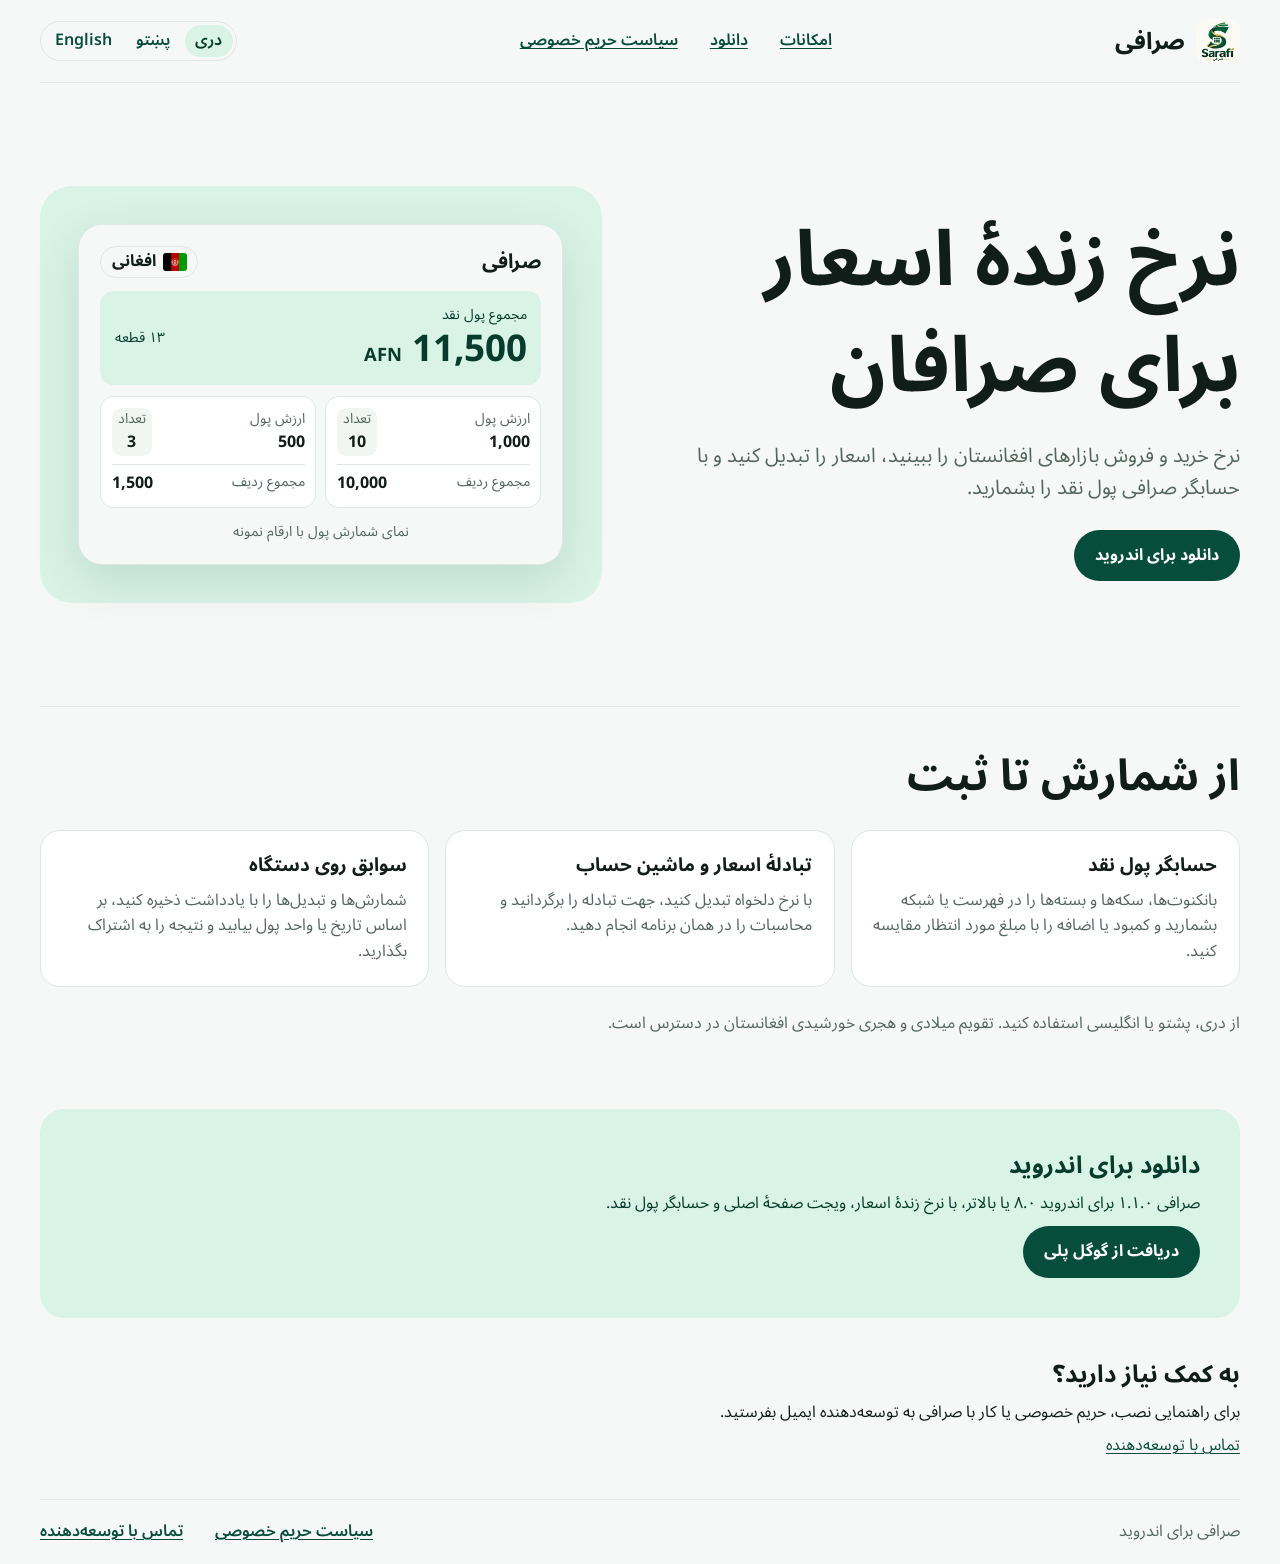
==== commit 4387ff69: "fix(web): remove live rates from the landing page" ====
--- a/index.html
+++ b/index.html
@@ -7,12 +7,11 @@
   <title>صرافی | نرخ زندهٔ اسعار و حسابگر پول</title>
   <link rel="icon" href="assets/sarafi.png">
   <link rel="stylesheet" href="styles.css">
-  <script type="module" src="rates.js"></script>
 </head>
 <body>
   <header class="wrap topbar">
     <a class="brand" href="./"><img src="assets/sarafi.png" width="44" height="44" alt=""><span>صرافی</span></a>
-    <nav aria-label="صفحه اصلی"><a href="#features">امکانات</a><a href="#rates">نرخ اسعار</a><a href="#download">دانلود</a><a href="privacy/">سیاست حریم خصوصی</a></nav>
+    <nav aria-label="صفحه اصلی"><a href="#features">امکانات</a><a href="#download">دانلود</a><a href="privacy/">سیاست حریم خصوصی</a></nav>
     <nav class="language-nav" aria-label="Language"><a href="./" lang="fa-AF" aria-current="page">دری</a><a href="ps/" lang="ps-AF">پښتو</a><a href="en/" lang="en">English</a></nav>
   </header>
   <main class="wrap">
@@ -20,12 +19,11 @@
       <div class="intro">
         <h1 id="intro">نرخ زندهٔ اسعار برای صرافان</h1>
         <p class="lede">نرخ خرید و فروش بازارهای افغانستان را ببینید، اسعار را تبدیل کنید و با حسابگر صرافی پول نقد را بشمارید.</p>
-        <div class="hero-actions"><a class="pill" href="#rates">دیدن نرخ اسعار</a><a class="pill secondary" href="#download">دانلود برای اندروید</a></div>
+        <a class="pill" href="#download">دانلود برای اندروید</a>
       </div>
       <div class="preview">
         <figure class="counter">
           <div class="counter-header"><strong>صرافی</strong><span class="currency"><img src="assets/flags/af.png" width="24" height="18" alt=""><bdi>افغانی</bdi></span></div>
-          <div class="preview-rate" data-hero-quote hidden></div>
           <div class="total"><div><span>مجموع پول نقد</span><strong><bdi>11,500</bdi> <small><bdi>AFN</bdi></small></strong></div><span>۱۳ قطعه</span></div>
           <div class="cards">
             <div class="note"><div><span>ارزش پول</span><strong><bdi>1,000</bdi></strong></div><div class="quantity"><span>تعداد</span><strong><bdi>10</bdi></strong></div><div class="subtotal"><span>مجموع ردیف</span><strong><bdi>10,000</bdi></strong></div></div>
@@ -34,14 +32,6 @@
           <figcaption>نمای شمارش پول با ارقام نمونه</figcaption>
         </figure>
       </div>
-    </section>
-    <section class="market-rates" id="rates" aria-labelledby="rates-title" data-feed="rates/production.json">
-      <div class="rates-header">
-        <div><h2 id="rates-title">نرخ اسعار</h2><p>نرخ خرید و فروش بازارهای افغانستان را همراه با زمان نشر ببینید.</p></div>
-        <label class="rates-filter" hidden>بازار<select data-market></select></label>
-      </div>
-      <p class="rates-status" data-status role="status">هنوز نرخی برای نمایش در دسترس نیست.</p>
-      <div class="rates-grid" data-quotes></div>
     </section>
     <section class="features" id="features" aria-labelledby="features-title">
       <h2 id="features-title">از شمارش تا ثبت</h2>
--- a/styles.css
+++ b/styles.css
@@ -64,8 +64,6 @@
 .pill, .currency { border-radius: 1000px; font-weight: 700; }
 .pill { display: inline-block; text-decoration: none; margin-top: 1.6rem; padding: .8rem 1.3rem; background: var(--accent); color: var(--on-accent); }
 .pill:hover { filter: brightness(.88); }
-.hero-actions { display: flex; flex-wrap: wrap; align-items: center; gap: 0 .75rem; }
-.hero-actions .secondary { background: var(--surface); color: var(--accent); border: 1px solid var(--line); }
 .preview { padding: clamp(.85rem, 3vw, 2.6rem); border-radius: 2rem; background: var(--mint); }
 .counter { border: 1px solid var(--line); border-radius: 1.5rem; padding: clamp(.8rem, 2vw, 1.3rem); background: var(--bg); box-shadow: 0 1rem 3rem #063b2e20; font-variant-numeric: tabular-nums; }
 .counter-header, .total { display: flex; align-items: center; justify-content: space-between; gap: .55rem; }
@@ -74,7 +72,6 @@
 .counter-header strong span { margin-inline-start: .4rem; color: var(--muted); }
 .currency { display: inline-flex; align-items: center; gap: .45rem; padding: .15rem .65rem; border: 1px solid var(--line); }
 .currency img { border-radius: 3px; }
-.preview-rate:not([hidden]) { margin-block-end: .75rem; }
 .total { padding: .8rem .9rem; border-radius: .85rem; background: var(--mint); color: var(--mint-ink); }
 .total strong { display: block; line-height: 1.25; font-size: clamp(1.5rem, 4vw, 2.3rem); }
 .total small { font-size: .5em; }
@@ -87,41 +84,6 @@
 .subtotal { grid-column: 1 / -1; padding-top: .4rem; border-top: 1px solid var(--line); display: flex; justify-content: space-between; gap: .35rem; }
 figcaption { margin-top: .8rem; text-align: center; font-size: .875rem; }
 .features { padding-block: 2.5rem 4.5rem; border-top: 1px solid var(--line); }
-.market-rates { padding: clamp(1.1rem, 3vw, 2.2rem); margin-block-end: 3rem; border-radius: 1.65rem; background: var(--mint); color: var(--mint-ink); }
-.rates-header { display: flex; align-items: end; justify-content: space-between; flex-wrap: wrap; gap: 1rem; }
-.rates-header h2 { font-size: clamp(1.8rem, 4vw, 2.8rem); }
-.rates-header p { margin-top: .45rem; }
-.rates-filter { display: grid; gap: .25rem; font-weight: 600; }
-.rates-filter[hidden] { display: none; }
-.rates-filter select { font: inherit; color: var(--ink); background: var(--surface); border: 1px solid var(--line); border-radius: .6rem; padding: .45rem .75rem; }
-.rates-status { margin-top: 1rem; padding: .85rem 1rem; border-radius: .8rem; background: var(--surface); color: var(--muted); }
-.rates-grid { display: grid; grid-template-columns: repeat(auto-fit, minmax(min(100%, 15.5rem), 1fr)); gap: .75rem; }
-.rates-grid:not(:empty) { margin-top: 1.2rem; }
-.rate-card { min-width: 0; padding: .75rem; border-radius: 1rem; border: 1px solid var(--line); background: var(--surface); color: var(--ink); }
-.rate-pair {
-  display: grid; grid-template-columns: minmax(0, 1fr) auto minmax(0, 1fr); align-items: stretch;
-  gap: .35rem; margin-block: .35rem; font-size: .875rem; line-height: 1.4; letter-spacing: normal;
-}
-.rate-currency {
-  display: flex; align-items: center; gap: .35rem; padding: .35rem; min-width: 0;
-  border-radius: .55rem; background: var(--mint); color: var(--mint-ink);
-}
-.rate-currency img { flex: none; display: block; border-radius: 3px; box-shadow: 0 0 0 1px var(--line); }
-.rate-currency bdi { min-width: 0; overflow-wrap: anywhere; }
-.rate-arrow { align-self: center; color: var(--accent); }
-.rate-arrow:dir(rtl) { transform: scaleX(-1); }
-.rate-market, .rate-unit, .rate-time { color: var(--muted); font-size: .85rem; }
-.rate-prices { margin-block: .45rem; display: grid; grid-template-columns: repeat(2, minmax(0, 1fr)); gap: .5rem; }
-.rate-prices div { padding: .35rem .55rem; border-radius: .65rem; background: var(--field); min-width: 0; }
-.rate-prices dt { color: var(--muted); font-size: .85rem; }
-.rate-prices dd { display: flex; align-items: baseline; gap: .35rem; margin: 0; font-weight: 750; font-size: 1.1rem; font-variant-numeric: tabular-nums; overflow-wrap: anywhere; }
-.rate-trend { font-size: .95rem; }
-.rate-trend-up { color: var(--accent); }
-.rate-trend-down { color: #a12336; }
-@media (prefers-color-scheme: dark) {
-  .rate-trend-down { color: #ffa4b0; }
-}
-.rate-time { display: block; }
 .features h2 { font-size: clamp(1.8rem, 4vw, 2.7rem); }
 .feature-grid { display: grid; grid-template-columns: repeat(3, minmax(0, 1fr)); gap: 1rem; margin-block: 1.5rem; }
 .feature-grid article { border: 1px solid var(--line); border-radius: 1.25rem; background: var(--surface); padding: 1.35rem; }
@@ -135,7 +97,6 @@
 .download p, .support p { margin-top: .6rem; }
 .download-links { display: flex; flex-wrap: wrap; gap: .75rem; }
 .download-links .pill { margin-top: .6rem; }
-.download-links .secondary { background: var(--surface); color: var(--accent); border: 1px solid var(--line); }
 .support { padding-block: 2.5rem; }
 .support a { display: inline-block; margin-top: .45rem; }
 .footer { border-top: 1px solid var(--line); }
